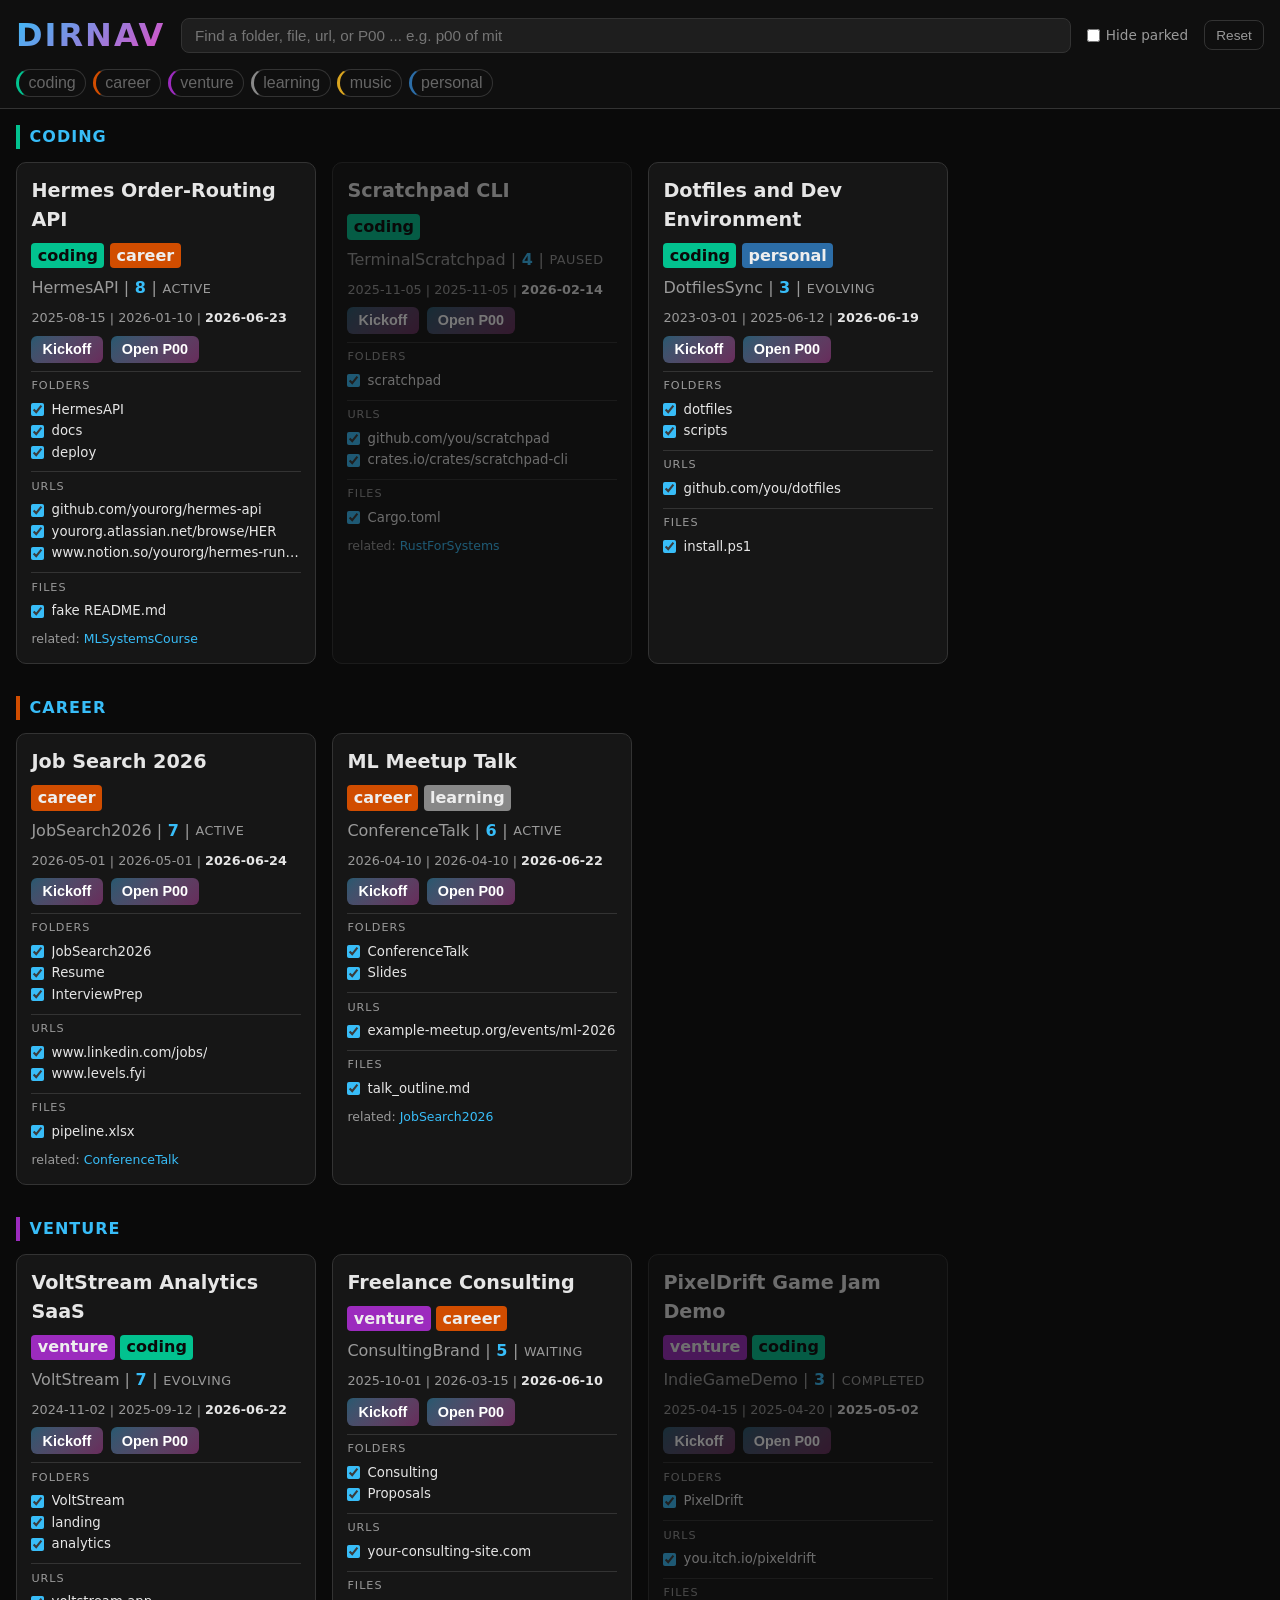
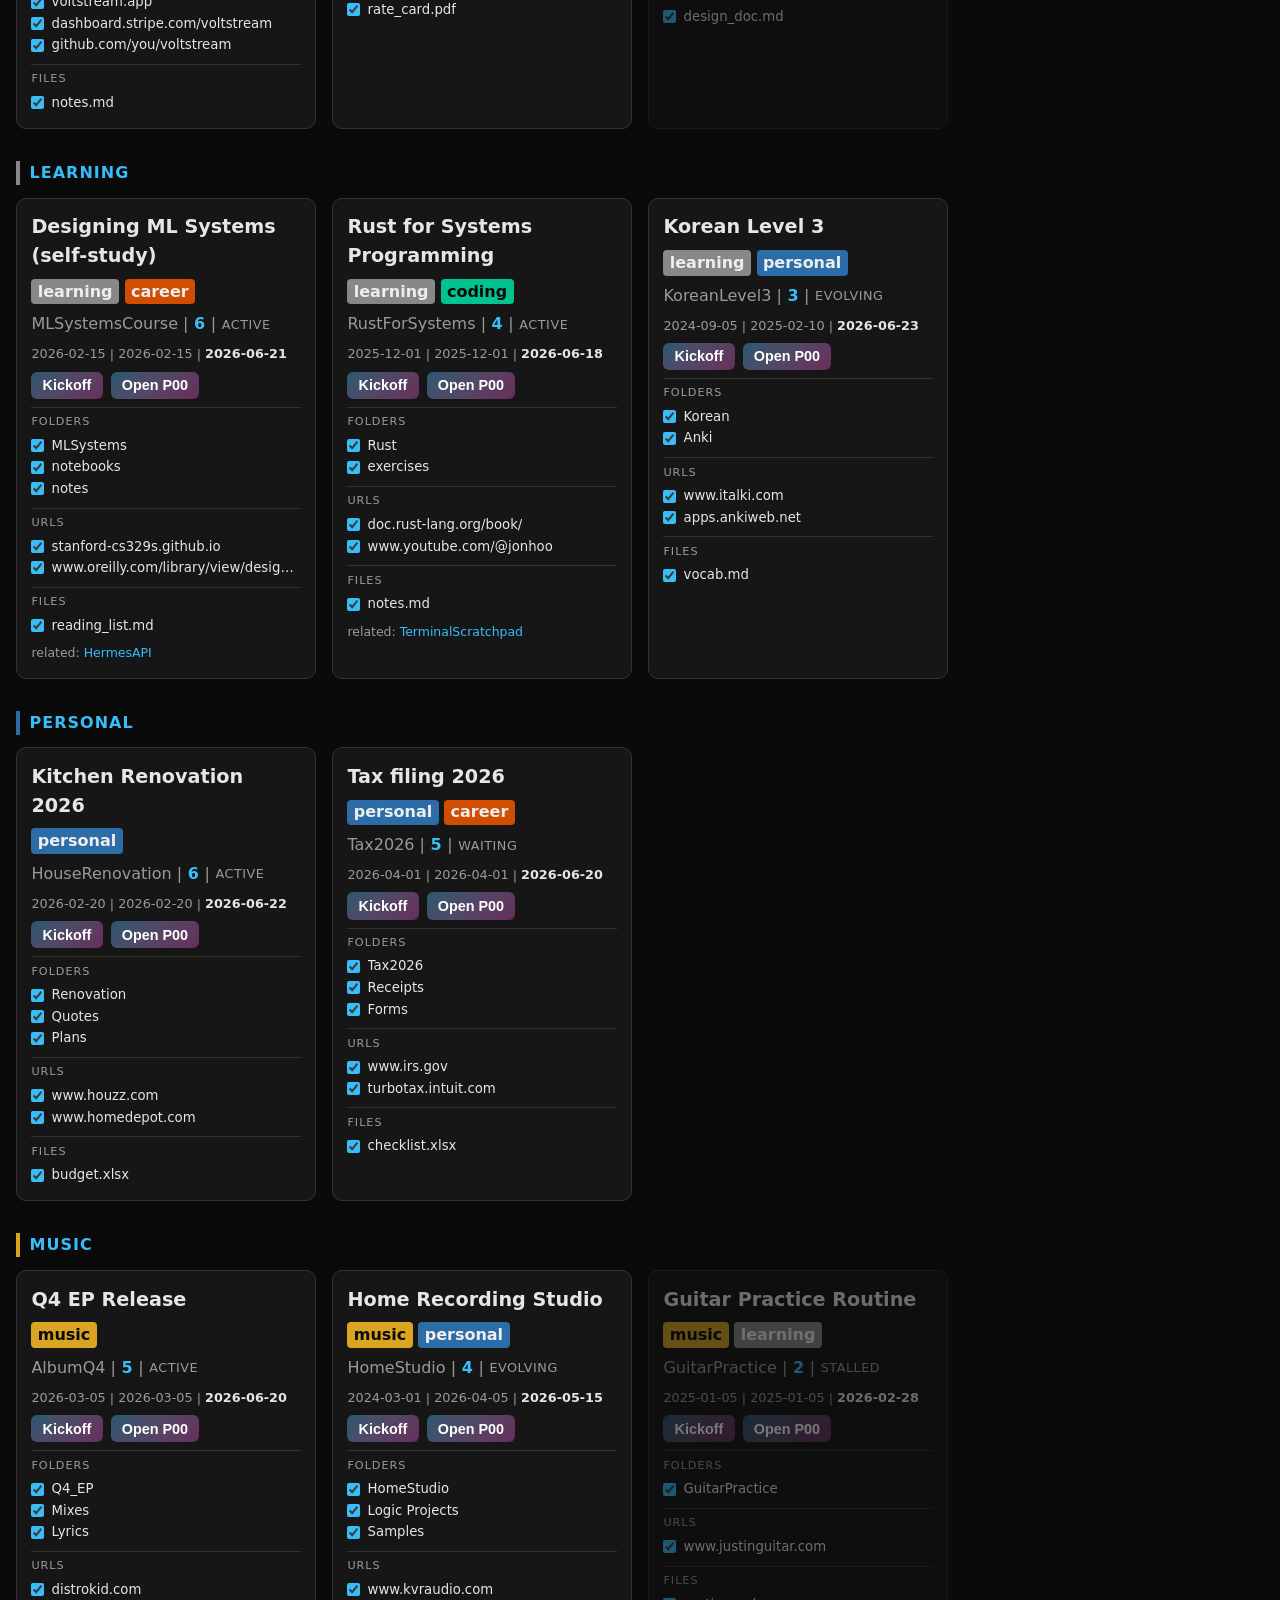
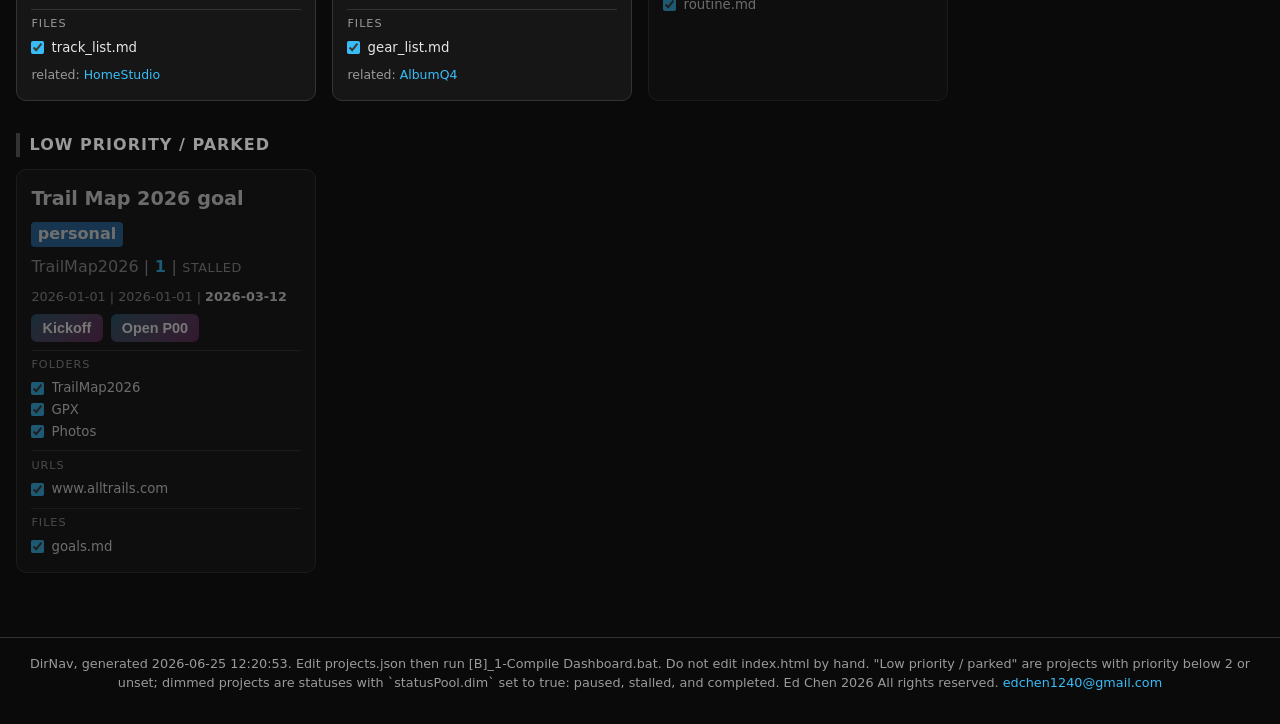
==== 02_html/index.html @ 1cec0b04 "Auto commit from batch script." ====
<!doctype html>
<html lang="en">
<head>
<meta charset="utf-8">
<meta name="viewport" content="width=device-width, initial-scale=1">
<title>DirNav</title>
<link rel="icon" type="image/png" href="02_image/DirNav-favicon.png">
<link rel="stylesheet" href="style.css">
</head>
<body>
<header class="dn-header">
  <div class="dn-header-row">
    <div class="dn-brand">DirNav</div>
    <input id="dn-search" class="dn-search" type="text" autocomplete="off"
           placeholder="Find a folder, file, url, or P00 ... e.g. p00 of mit">
    <label class="dn-toggle"><input type="checkbox" id="dn-hide-dim"> Hide parked</label>
    <button id="dn-reset" class="dn-reset" type="button">Reset</button>
  </div>
  <div id="dn-chips" class="dn-chips"></div>
  <div id="dn-finder" class="dn-finder" hidden></div>
</header>

<main id="app" class="dn-main"></main>
<footer class="dn-footer">
  DirNav, generated 2026-06-25 12:20:53. Edit projects.json then run [B]_1-Compile Dashboard.bat. Do not edit index.html by hand.
  "Low priority / parked" are projects with priority below 2 or unset; dimmed projects are statuses with `statusPool.dim` set to true: paused, stalled, and completed.
  Ed Chen 2026 All rights reserved. <a href="mailto:edchen1240@gmail.com">edchen1240@gmail.com</a>
</footer>

<script>window.DIRNAV_DATA = {"schemaVersion": 1, "attributePool": ["coding", "career", "venture", "learning", "music", "personal"], "statusPool": [{"value": "active", "label": "Active", "description": "In current focus, being worked on now. Has an ending goal or milestone.", "dim": false, "order": 1}, {"value": "evolving", "label": "Evolving", "description": "Long-lived, worked on intermittently as it grows.", "dim": false, "order": 2}, {"value": "waiting", "label": "Waiting", "description": "Blocked on something external.", "dim": false, "order": 3}, {"value": "paused", "label": "Paused", "description": "Deliberately set aside; resumable any time.", "dim": true, "order": 4}, {"value": "stalled", "label": "Stalled", "description": "Unintentionally inactive for a long time.", "dim": true, "order": 5}, {"value": "completed", "label": "Completed", "description": "Done. No further work expected.", "dim": true, "order": 6}], "projects": [{"projectSlug": "HermesAPI", "projectName": "Hermes Order-Routing API", "attributes": ["coding", "career"], "priority": 8, "status": "active", "p00InitiationDate": "2026-01-10", "startDate": "2025-08-15", "lastWorkDate": "2026-06-23", "note": "Main work project. REST microservice handling order routing for the marketplace team.", "folders": ["D:\\03_Temporary Locations\\04_DirNav demo\\HermesAPI", "D:\\03_Temporary Locations\\04_DirNav demo\\HermesAPI\\docs", "D:\\03_Temporary Locations\\04_DirNav demo\\HermesAPI\\deploy"], "urls": ["https://github.com/yourorg/hermes-api", "https://yourorg.atlassian.net/browse/HER", "https://www.notion.so/yourorg/hermes-runbook"], "files": ["D:\\03_Temporary Locations\\04_DirNav demo\\HermesAPI\\fake README.md"], "related": ["MLSystemsCourse"], "p00": "D:\\03_Temporary Locations\\04_DirNav demo\\HermesAPI\\fake README.md"}, {"projectSlug": "JobSearch2026", "projectName": "Job Search 2026", "attributes": ["career"], "priority": 7, "status": "active", "p00InitiationDate": "2026-05-01", "startDate": "2026-05-01", "lastWorkDate": "2026-06-24", "note": "Resume, cover letters, interview prep, company pipeline.", "folders": ["C:\\Users\\you\\Career\\JobSearch2026", "C:\\Users\\you\\Career\\JobSearch2026\\Resume", "C:\\Users\\you\\Career\\JobSearch2026\\InterviewPrep"], "urls": ["https://www.linkedin.com/jobs/", "https://www.levels.fyi/"], "files": ["C:\\Users\\you\\Career\\JobSearch2026\\pipeline.xlsx"], "related": ["ConferenceTalk"], "p00": "C:\\Users\\you\\Career\\JobSearch2026\\P00_JobSearch2026.md"}, {"projectSlug": "VoltStream", "projectName": "VoltStream Analytics SaaS", "attributes": ["venture", "coding"], "priority": 7, "status": "evolving", "p00InitiationDate": "2025-09-12", "startDate": "2024-11-02", "lastWorkDate": "2026-06-22", "note": "Side SaaS for indie musicians. First three paying customers; dashboard rewrite in progress.", "folders": ["C:\\Users\\you\\Side\\VoltStream", "C:\\Users\\you\\Side\\VoltStream\\landing", "C:\\Users\\you\\Side\\VoltStream\\analytics"], "urls": ["https://voltstream.app", "https://dashboard.stripe.com/voltstream", "https://github.com/you/voltstream"], "files": ["C:\\Users\\you\\Side\\VoltStream\\notes.md"], "related": [], "p00": "C:\\Users\\you\\Side\\VoltStream\\P00_VoltStream.md"}, {"projectSlug": "ConferenceTalk", "projectName": "ML Meetup Talk", "attributes": ["career", "learning"], "priority": 6, "status": "active", "p00InitiationDate": "2026-04-10", "startDate": "2026-04-10", "lastWorkDate": "2026-06-22", "note": "Speaker slot at the regional ML meetup; slide draft in progress.", "folders": ["C:\\Users\\you\\Career\\ConferenceTalk", "C:\\Users\\you\\Career\\ConferenceTalk\\Slides"], "urls": ["https://example-meetup.org/events/ml-2026"], "files": ["C:\\Users\\you\\Career\\ConferenceTalk\\talk_outline.md"], "related": ["JobSearch2026"], "p00": "C:\\Users\\you\\Career\\ConferenceTalk\\P00_ConferenceTalk.md"}, {"projectSlug": "MLSystemsCourse", "projectName": "Designing ML Systems (self-study)", "attributes": ["learning", "career"], "priority": 6, "status": "active", "p00InitiationDate": "2026-02-15", "startDate": "2026-02-15", "lastWorkDate": "2026-06-21", "note": "Working through Chip Huyen's book plus the Stanford CS329S lectures.", "folders": ["C:\\Users\\you\\Learning\\MLSystems", "C:\\Users\\you\\Learning\\MLSystems\\notebooks", "C:\\Users\\you\\Learning\\MLSystems\\notes"], "urls": ["https://stanford-cs329s.github.io/", "https://www.oreilly.com/library/view/designing-machine-learning/9781098107956/"], "files": ["C:\\Users\\you\\Learning\\MLSystems\\reading_list.md"], "related": ["HermesAPI"], "p00": "C:\\Users\\you\\Learning\\MLSystems\\P00_MLSystemsCourse.md"}, {"projectSlug": "HouseRenovation", "projectName": "Kitchen Renovation 2026", "attributes": ["personal"], "priority": 6, "status": "active", "p00InitiationDate": "2026-02-20", "startDate": "2026-02-20", "lastWorkDate": "2026-06-22", "note": "Kitchen remodel. Cabinets ordered, electrician booked for July.", "folders": ["C:\\Users\\you\\Personal\\Renovation", "C:\\Users\\you\\Personal\\Renovation\\Quotes", "C:\\Users\\you\\Personal\\Renovation\\Plans"], "urls": ["https://www.houzz.com/", "https://www.homedepot.com/"], "files": ["C:\\Users\\you\\Personal\\Renovation\\budget.xlsx"], "related": [], "p00": "C:\\Users\\you\\Personal\\Renovation\\P00_Renovation.md"}, {"projectSlug": "ConsultingBrand", "projectName": "Freelance Consulting", "attributes": ["venture", "career"], "priority": 5, "status": "waiting", "p00InitiationDate": "2026-03-15", "startDate": "2025-10-01", "lastWorkDate": "2026-06-10", "note": "Waiting on a contract signoff from the discovery lead.", "folders": ["C:\\Users\\you\\Side\\Consulting", "C:\\Users\\you\\Side\\Consulting\\Proposals"], "urls": ["https://your-consulting-site.com"], "files": ["C:\\Users\\you\\Side\\Consulting\\rate_card.pdf"], "related": [], "p00": "C:\\Users\\you\\Side\\Consulting\\P00_Consulting.md"}, {"projectSlug": "AlbumQ4", "projectName": "Q4 EP Release", "attributes": ["music"], "priority": 5, "status": "active", "p00InitiationDate": "2026-03-05", "startDate": "2026-03-05", "lastWorkDate": "2026-06-20", "note": "Four-track EP for Q4. Two tracks tracked, two in writing.", "folders": ["C:\\Users\\you\\Music\\Q4_EP", "C:\\Users\\you\\Music\\Q4_EP\\Mixes", "C:\\Users\\you\\Music\\Q4_EP\\Lyrics"], "urls": ["https://distrokid.com/"], "files": ["C:\\Users\\you\\Music\\Q4_EP\\track_list.md"], "related": ["HomeStudio"], "p00": "C:\\Users\\you\\Music\\Q4_EP\\P00_AlbumQ4.md"}, {"projectSlug": "Tax2026", "projectName": "Tax filing 2026", "attributes": ["personal", "career"], "priority": 5, "status": "waiting", "p00InitiationDate": "2026-04-01", "startDate": "2026-04-01", "lastWorkDate": "2026-06-20", "note": "Waiting on the brokerage K-1 before final submission.", "folders": ["C:\\Users\\you\\Admin\\Tax2026", "C:\\Users\\you\\Admin\\Tax2026\\Receipts", "C:\\Users\\you\\Admin\\Tax2026\\Forms"], "urls": ["https://www.irs.gov/", "https://turbotax.intuit.com/"], "files": ["C:\\Users\\you\\Admin\\Tax2026\\checklist.xlsx"], "related": [], "p00": "C:\\Users\\you\\Admin\\Tax2026\\P00_Tax2026.md"}, {"projectSlug": "RustForSystems", "projectName": "Rust for Systems Programming", "attributes": ["learning", "coding"], "priority": 4, "status": "active", "p00InitiationDate": "2025-12-01", "startDate": "2025-12-01", "lastWorkDate": "2026-06-18", "note": "Working through the Rust Book and Jon Gjengset's videos.", "folders": ["C:\\Users\\you\\Learning\\Rust", "C:\\Users\\you\\Learning\\Rust\\exercises"], "urls": ["https://doc.rust-lang.org/book/", "https://www.youtube.com/@jonhoo"], "files": ["C:\\Users\\you\\Learning\\Rust\\notes.md"], "related": ["TerminalScratchpad"], "p00": "C:\\Users\\you\\Learning\\Rust\\P00_Rust.md"}, {"projectSlug": "TerminalScratchpad", "projectName": "Scratchpad CLI", "attributes": ["coding"], "priority": 4, "status": "paused", "p00InitiationDate": "2025-11-05", "startDate": "2025-11-05", "lastWorkDate": "2026-02-14", "note": "Rust CLI for quick text and code snippets. Picked up while learning Rust.", "folders": ["C:\\Users\\you\\Projects\\scratchpad"], "urls": ["https://github.com/you/scratchpad", "https://crates.io/crates/scratchpad-cli"], "files": ["C:\\Users\\you\\Projects\\scratchpad\\Cargo.toml"], "related": ["RustForSystems"], "p00": "C:\\Users\\you\\Projects\\scratchpad\\P00_Scratchpad.md"}, {"projectSlug": "HomeStudio", "projectName": "Home Recording Studio", "attributes": ["music", "personal"], "priority": 4, "status": "evolving", "p00InitiationDate": "2026-04-05", "startDate": "2024-03-01", "lastWorkDate": "2026-05-15", "note": "Bedroom setup. Logic projects, sample library, gear notes.", "folders": ["C:\\Users\\you\\Music\\HomeStudio", "C:\\Users\\you\\Music\\HomeStudio\\Logic Projects", "C:\\Users\\you\\Music\\HomeStudio\\Samples"], "urls": ["https://www.kvraudio.com/"], "files": ["C:\\Users\\you\\Music\\HomeStudio\\gear_list.md"], "related": ["AlbumQ4"], "p00": "C:\\Users\\you\\Music\\HomeStudio\\P00_HomeStudio.md"}, {"projectSlug": "DotfilesSync", "projectName": "Dotfiles and Dev Environment", "attributes": ["coding", "personal"], "priority": 3, "status": "evolving", "p00InitiationDate": "2025-06-12", "startDate": "2023-03-01", "lastWorkDate": "2026-06-19", "note": "Cross-machine config, install scripts, terminal setup.", "folders": ["C:\\Users\\you\\Projects\\dotfiles", "C:\\Users\\you\\Projects\\dotfiles\\scripts"], "urls": ["https://github.com/you/dotfiles"], "files": ["C:\\Users\\you\\Projects\\dotfiles\\install.ps1"], "related": [], "p00": "C:\\Users\\you\\Projects\\dotfiles\\P00_Dotfiles.md"}, {"projectSlug": "KoreanLevel3", "projectName": "Korean Level 3", "attributes": ["learning", "personal"], "priority": 3, "status": "evolving", "p00InitiationDate": "2025-02-10", "startDate": "2024-09-05", "lastWorkDate": "2026-06-23", "note": "Daily Anki plus weekly tutor session on iTalki.", "folders": ["C:\\Users\\you\\Learning\\Korean", "C:\\Users\\you\\Learning\\Korean\\Anki"], "urls": ["https://www.italki.com/", "https://apps.ankiweb.net/"], "files": ["C:\\Users\\you\\Learning\\Korean\\vocab.md"], "related": [], "p00": "C:\\Users\\you\\Learning\\Korean\\P00_Korean.md"}, {"projectSlug": "IndieGameDemo", "projectName": "PixelDrift Game Jam Demo", "attributes": ["venture", "coding"], "priority": 3, "status": "completed", "p00InitiationDate": "2025-04-20", "startDate": "2025-04-15", "lastWorkDate": "2025-05-02", "note": "Two-week jam build. Shipped, may revisit as a full game later.", "folders": ["C:\\Users\\you\\Side\\PixelDrift"], "urls": ["https://you.itch.io/pixeldrift"], "files": ["C:\\Users\\you\\Side\\PixelDrift\\design_doc.md"], "related": [], "p00": "C:\\Users\\you\\Side\\PixelDrift\\P00_PixelDrift.md"}, {"projectSlug": "GuitarPractice", "projectName": "Guitar Practice Routine", "attributes": ["music", "learning"], "priority": 2, "status": "stalled", "p00InitiationDate": "2025-01-05", "startDate": "2025-01-05", "lastWorkDate": "2026-02-28", "note": "Structured 30-min daily routine. Fell off in late winter.", "folders": ["C:\\Users\\you\\Music\\GuitarPractice"], "urls": ["https://www.justinguitar.com/"], "files": ["C:\\Users\\you\\Music\\GuitarPractice\\routine.md"], "related": [], "p00": "C:\\Users\\you\\Music\\GuitarPractice\\P00_Guitar.md"}, {"projectSlug": "TrailMap2026", "projectName": "Trail Map 2026 goal", "attributes": ["personal"], "priority": 1, "status": "stalled", "p00InitiationDate": "2026-01-01", "startDate": "2026-01-01", "lastWorkDate": "2026-03-12", "note": "Hiking-mile tracker. Dropped off in spring; revisit before fall season.", "folders": ["C:\\Users\\you\\Personal\\TrailMap2026", "C:\\Users\\you\\Personal\\TrailMap2026\\GPX", "C:\\Users\\you\\Personal\\TrailMap2026\\Photos"], "urls": ["https://www.alltrails.com/"], "files": ["C:\\Users\\you\\Personal\\TrailMap2026\\goals.md"], "related": [], "p00": "C:\\Users\\you\\Personal\\TrailMap2026\\P00_TrailMap2026.md"}]};</script>
<script src="03_js/app.js"></script>
</body>
</html>
---- 02_html/style.css ----
/* =================================================================
   DirNav stylesheet
   Dark theme, cyan + magenta accents, Inter. Palette carried over
   from the Stage Intelligence sheet; landing-page classes replaced
   with DirNav components (header, chips, finder, grid, card).
   ================================================================= */

:root {
  /* color palette */
  --cyan:     #38BDF8;
  --magenta:  #E24BC4;
  --bg:       #0a0a0a;
  --panel:    #161616;
  --panel2:   #1e1e1e;
  --text:     #E6E6E6;
  --muted:    #9a9a9a;
  --border:   #333333;
  --radius: 10px;
  /* attribute colors — the single source of truth, edit here */
  --attr-PhD:           #750014;
  --attr-research:      #b40000;
  --attr-venture:       #9c2bbe;
  --attr-coding:        #02c28f;
  --attr-coding-font:   #0a0a0a;
  --attr-productivity:  #046481;
  --attr-website:       #1e1e75;
  --attr-music:         #DAA520;
  --attr-music-font:    #0a0a0a;
  --attr-career:        #d14d00;
  --attr-personal:      #2c6da7;
  --attr-font-general:  #eeeeee;
  --attr-chip-off:      #666666;
  /**/
  --action-button-bkgd:       linear-gradient(135deg,
                              color-mix(in srgb, var(--cyan) 40%, transparent),
                              color-mix(in srgb, var(--magenta) 40%, transparent));
  --action-button-font:      #ffffff;
}

* {
  margin: 0;
  padding: 0;
  box-sizing: border-box;
}

body {
  font-family: 'Inter', system-ui, -apple-system, 'Segoe UI', Roboto, sans-serif;
  background: var(--bg);
  color: var(--text);
  line-height: 1.5;
}

a {
  color: var(--cyan);
  text-decoration: none;
  cursor: pointer;
}

a:hover {
  color: var(--magenta);
}

::-webkit-scrollbar {
  width: 10px;
  height: 10px;
}

::-webkit-scrollbar-track {
  background: var(--panel);
}

::-webkit-scrollbar-thumb {
  background: var(--cyan);
  border-radius: 5px;
}

::-webkit-scrollbar-thumb:hover {
  background: var(--magenta);
}

/* --- header --- */
.dn-header {
  position: sticky;
  top: 0;
  z-index: 50;
  background: rgba(16, 16, 16, .96);
  backdrop-filter: blur(8px);
  border-bottom: 1px solid var(--border);
  padding: .7rem 1rem;
}

.dn-header-row {
  display: flex;
  align-items: center;
  gap: 1rem;
  max-width: 1400px;
  margin: 0 auto;
}

.dn-brand {
  font-weight: 800;
  font-size: 2rem;
  letter-spacing: 2px;
  text-transform: uppercase;
  background: linear-gradient(135deg, var(--cyan), var(--magenta));
  -webkit-background-clip: text;
  background-clip: text;
  -webkit-text-fill-color: transparent;
  color: transparent;
}

.dn-reset {
  background: transparent;
  border: 1px solid var(--border);
  color: var(--muted);
  padding: .4rem .7rem;
  border-radius: 8px;
  font-size: .85rem;
  cursor: pointer;
  white-space: nowrap;
}

.dn-reset:hover {
  color: var(--text);
  border-color: var(--cyan);
}

.dn-search {
  flex: 1;
  background: var(--panel2);
  border: 1px solid var(--border);
  color: var(--text);
  padding: .5rem .8rem;
  border-radius: 8px;
  font-size: .95rem;
}

.dn-search:focus {
  outline: none;
  border-color: var(--cyan);
}

.dn-toggle {
  color: var(--muted);
  font-size: .85rem;
  display: flex;
  align-items: center;
  gap: .35rem;
  white-space: nowrap;
}

.dn-chips {
  display: flex;
  flex-wrap: wrap;
  gap: .4rem;
  max-width: 1400px;
  margin: .6rem auto 0;
}

.dn-chip {
  background: transparent;
  border: 1px solid var(--border);
  border-left: 3px solid var(--tag, var(--border));
  color: var(--attr-chip-off);
  padding: .25rem .6rem;
  border-radius: 999px;
  font-size: 1.0rem;
  cursor: pointer;
  position: relative;
  overflow: hidden;
  transform: translateZ(0);
  transition: color .16s ease, background-color .16s ease, border-color .16s ease, transform .16s ease;
}

.dn-chip:hover {
  color: var(--text);
  transform: translateY(-1px);
}

.dn-chip.on {
  background: var(--tag, var(--cyan));
  color: var(--tag-font, var(--attr-font-general));
  border-color: var(--tag, var(--cyan));
  font-weight: 600;
}

.dn-chip.dn-chip-pop {
  animation: dn-chip-pop .26s ease-out;
}

.dn-chip.dn-chip-pop::after {
  content: "";
  position: absolute;
  inset: -45%;
  background: radial-gradient(circle, color-mix(in srgb, var(--tag, var(--cyan)) 42%, transparent) 0 18%, transparent 52%);
  opacity: 0;
  pointer-events: none;
  animation: dn-chip-ripple .36s ease-out;
}

@keyframes dn-chip-pop {
  0% { transform: scale(.96); }
  52% { transform: scale(1.08); }
  100% { transform: scale(1); }
}

@keyframes dn-chip-ripple {
  0% { opacity: .65; transform: scale(.35); }
  100% { opacity: 0; transform: scale(1); }
}

/* --- finder --- */
.dn-finder {
  max-width: 1400px;
  margin: .6rem auto 0;
  background: var(--panel2);
  border: 1px solid var(--border);
  border-radius: 8px;
  max-height: 50vh;
  overflow: auto;
}

.dn-result {
  display: flex;
  gap: .6rem;
  align-items: baseline;
  padding: .4rem .7rem;
  border-bottom: 1px solid var(--border);
}

.dn-result:hover {
  background: rgba(0, 255, 255, .07);
}

.dn-result-kind {
  font-size: .7rem;
  text-transform: uppercase;
  color: var(--magenta);
  min-width: 46px;
}

.dn-result-name {
  color: var(--text);
  font-weight: 600;
  white-space: nowrap;
}

.dn-result-path {
  color: var(--muted);
  font-size: .8rem;
  overflow: hidden;
  text-overflow: ellipsis;
  white-space: nowrap;
}

/* --- main + groups --- */
.dn-main {
  max-width: 1400px;
  margin: 0 auto;
  padding: 1rem;
}

.dn-group {
  margin-bottom: 2rem;
}

.dn-group-h {
  font-size: 1rem;
  text-transform: uppercase;
  letter-spacing: 1px;
  color: var(--cyan);
  border-left: 4px solid var(--tag, var(--magenta));
  padding-left: .6rem;
  margin-bottom: .8rem;
}

.dn-grid {
  display: grid;
  grid-template-columns: repeat(auto-fill, minmax(300px, 1fr));
  gap: 1rem;
}

/* --- card --- */
.dn-card {
  background: var(--panel);
  border: 1px solid var(--border);
  border-radius: var(--radius);
  padding: .9rem;
  display: flex;
  flex-direction: column;
  gap: .5rem;
  position: relative;
  overflow: hidden;
  transition: border-color .18s ease, box-shadow .18s ease, transform .18s ease;
}

.dn-card:hover {
  border-color: transparent;
  box-shadow: 0 0 18px rgba(56, 189, 248, .18), 0 0 24px rgba(226, 75, 196, .12);
  transform: translateY(-2px);
}

.dn-card::before {
  content: "";
  position: absolute;
  inset: 0;
  border-radius: inherit;
  padding: 1px;
  background: linear-gradient(115deg, var(--cyan), var(--magenta), var(--cyan));
  background-size: 240% 100%;
  opacity: 0;
  pointer-events: none;
  transition: opacity .18s ease;
  mask: linear-gradient(#000 0 0) content-box, linear-gradient(#000 0 0);
  mask-composite: exclude;
  -webkit-mask: linear-gradient(#000 0 0) content-box, linear-gradient(#000 0 0);
  -webkit-mask-composite: xor;
}

.dn-card:hover::before {
  opacity: 1;
  animation: dn-card-edge-flow 1.35s linear infinite;
}

@keyframes dn-card-edge-flow {
  0% { background-position: 0% 50%; }
  100% { background-position: 240% 50%; }
}

.dn-card.dn-dim {
  opacity: .45;
}

.dn-card.dn-dim:hover {
  opacity: 1;
}

.dn-card.dn-flash {
  border-color: var(--magenta);
  box-shadow: 0 0 0 2px var(--magenta);
}

.dn-card.dn-filter-enter {
  animation: dn-filter-enter .22s ease-out both;
}

@keyframes dn-filter-enter {
  0% { opacity: 0; transform: translateY(8px); }
  100% { opacity: 1; transform: translateY(0); }
}

@media (prefers-reduced-motion: reduce) {
  .dn-chip,
  .dn-chip:hover,
  .dn-chip.dn-chip-pop,
  .dn-chip.dn-chip-pop::after,
  .dn-card:hover,
  .dn-card:hover::before,
  .dn-card.dn-filter-enter {
    animation: none;
    transform: none;
    transition: none;
  }
}

.dn-name {
  font-size: 1.2rem;
  color: var(--text);
}

.dn-meta {
  font-size: 1.0rem;
  color: var(--muted);
  display: flex;
  flex-wrap: wrap;
  gap: .35rem;
  align-items: center;
}

.dn-tags {
  display: flex;
  flex-wrap: wrap;
  gap: .35rem;
  align-items: center;
}

.dn-tag {
  font-size:      1rem;
  padding:        .05rem .4rem;
  border-radius:  4px;
  color:          var(--tag-font, var(--attr-font-general));
  background:     var(--tag, #888);
  font-weight:    600;
}

.dn-pri {
  color: var(--cyan);
  font-weight: 700;
}

.dn-status {
  text-transform: uppercase;
  font-size: .8rem;
  letter-spacing: .5px;
}

.dn-dates {
  font-size: .8rem;
  color: var(--muted);
}

.dn-date-last {
  color: var(--text);
  font-weight: 600;
}

.dn-actions {
  display: flex;
  gap: .5rem;
  flex-wrap: wrap;
}

.dn-actions button {
  background:   var(--action-button-bkgd);
  color:        var(--action-button-font);
  border: none;
  padding: .35rem .7rem;
  border-radius: 6px;
  font-weight: 600;
  cursor: pointer;
  font-size: 0.9rem;
}

.dn-actions button:hover {
  background-image: linear-gradient(115deg,
    var(--cyan)    0%,
    var(--magenta) 18%,
    var(--cyan)    37%,
    var(--magenta) 55%,
    var(--cyan)    72%,
    var(--magenta) 88%,
    var(--cyan)   100%);
  background-size: 400% 100%;
  animation: dn-btn-flow 2.4s linear infinite;
  color: var(--action-button-font);
}

@keyframes dn-btn-flow {
  0%   { background-position: 0% 50%; }
  100% { background-position: 400% 50%; }
}

@media (prefers-reduced-motion: reduce) {
  .dn-actions button:hover {
    animation: none;
    background-position: 0% 50%;
  }
}

.dn-sec {
  border-top: 1px solid var(--border);
  padding-top: .4rem;
}

.dn-sec-h {
  font-size: .7rem;
  text-transform: uppercase;
  letter-spacing: 1px;
  color: var(--muted);
  margin-bottom: .25rem;
}

.dn-item {
  display: flex;
  align-items: center;
  gap: .45rem;
  font-size: .83rem;
  padding: .05rem 0;
}

.dn-chk {
  accent-color: var(--cyan);
  flex: none;
}

.dn-link {
  overflow: hidden;
  color: var(--text);
  text-overflow: ellipsis;
  white-space: nowrap;
}

.dn-empty {
  font-size: .78rem;
  color: #666;
  font-style: italic;
}

.dn-related {
  font-size: .78rem;
  color: var(--muted);
}

.dn-parked .dn-group-h {
  color: var(--muted);
  border-left-color: var(--border);
}

/* --- footer --- */
.dn-footer {
  max-width: 1400px;
  margin: 1rem auto;
  padding: 1rem;
  color: var(--muted);
  font-size: .8rem;
  border-top: 1px solid var(--border);
  text-align: center;
}

@media (max-width: 520px) {
  .dn-header-row {
    flex-wrap: wrap;
  }

  .dn-grid {
    grid-template-columns: 1fr;
  }
}
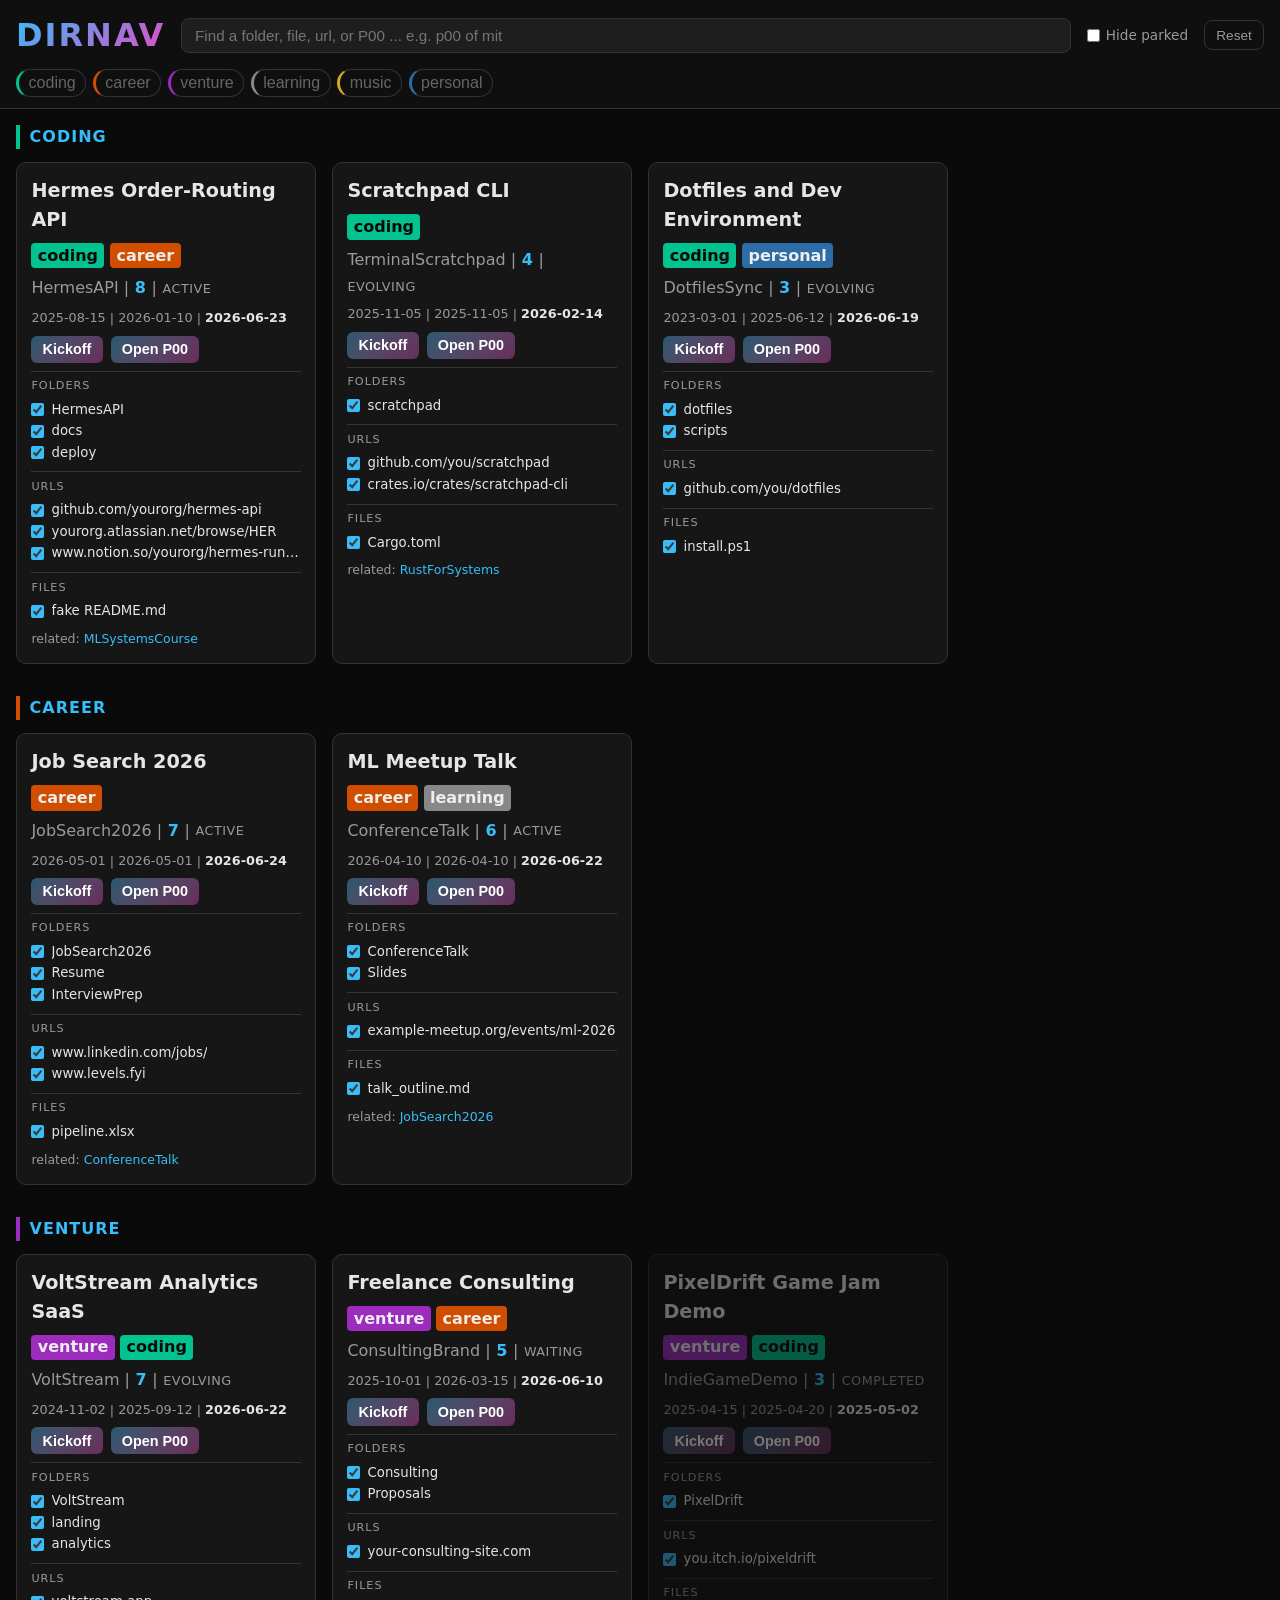
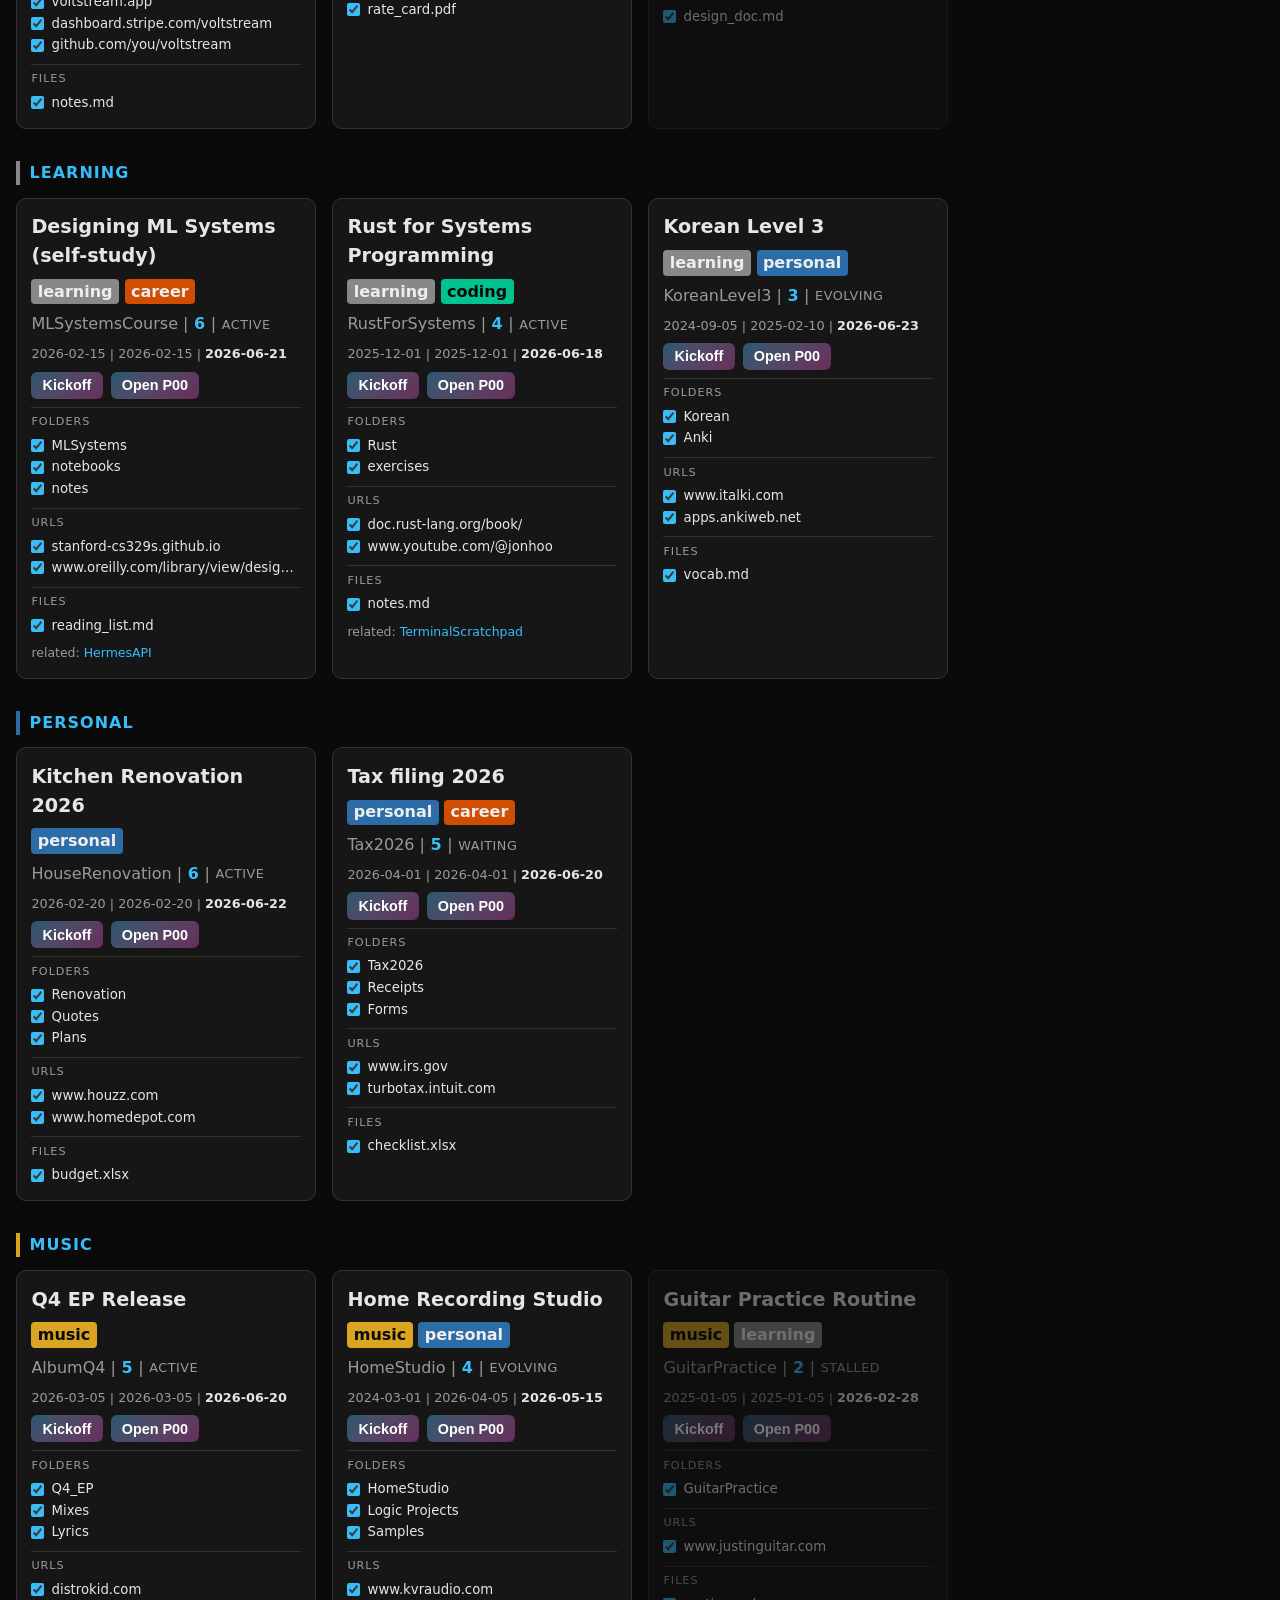
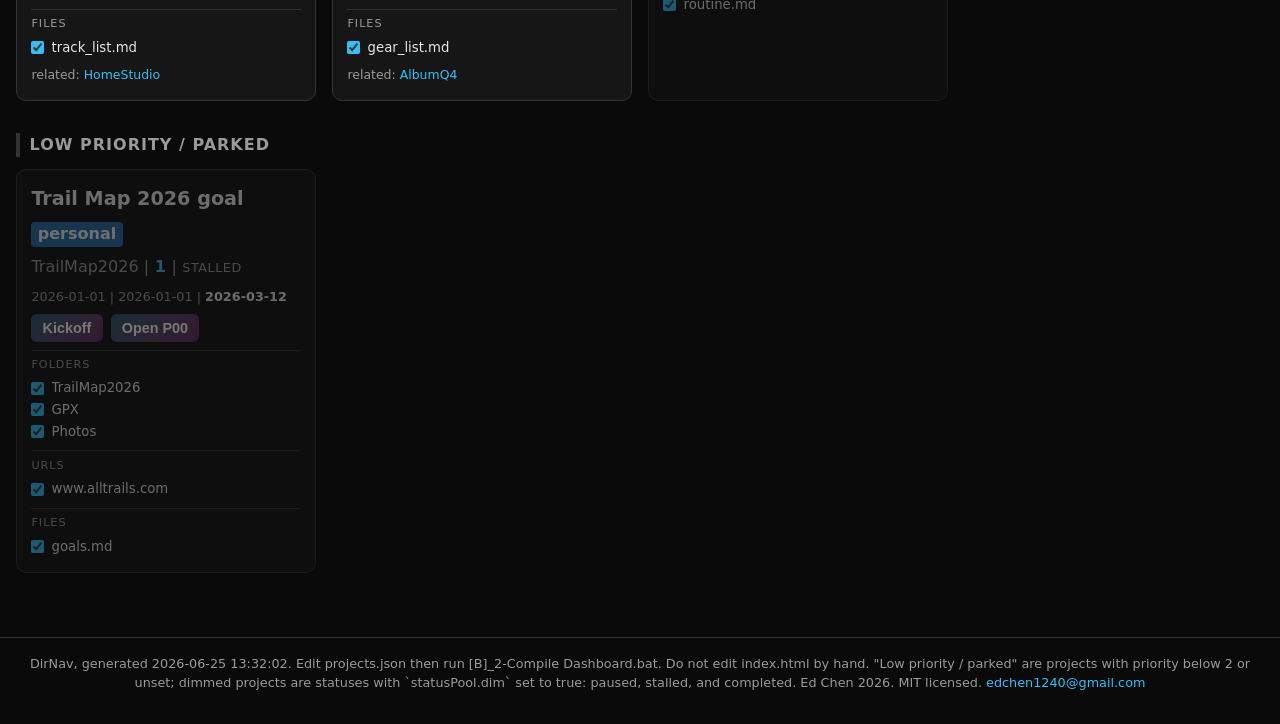
==== commit ca70e7ac: "Auto commit from batch script." ====
--- a/02_html/index.html
+++ b/02_html/index.html
@@ -22,12 +22,12 @@
 
 <main id="app" class="dn-main"></main>
 <footer class="dn-footer">
-  DirNav, generated 2026-06-25 12:20:53. Edit projects.json then run [B]_1-Compile Dashboard.bat. Do not edit index.html by hand.
+  DirNav, generated 2026-06-25 13:32:02. Edit projects.json then run [B]_2-Compile Dashboard.bat. Do not edit index.html by hand.
   "Low priority / parked" are projects with priority below 2 or unset; dimmed projects are statuses with `statusPool.dim` set to true: paused, stalled, and completed.
-  Ed Chen 2026 All rights reserved. <a href="mailto:edchen1240@gmail.com">edchen1240@gmail.com</a>
+  Ed Chen 2026. MIT licensed. <a href="mailto:edchen1240@gmail.com">edchen1240@gmail.com</a>
 </footer>
 
-<script>window.DIRNAV_DATA = {"schemaVersion": 1, "attributePool": ["coding", "career", "venture", "learning", "music", "personal"], "statusPool": [{"value": "active", "label": "Active", "description": "In current focus, being worked on now. Has an ending goal or milestone.", "dim": false, "order": 1}, {"value": "evolving", "label": "Evolving", "description": "Long-lived, worked on intermittently as it grows.", "dim": false, "order": 2}, {"value": "waiting", "label": "Waiting", "description": "Blocked on something external.", "dim": false, "order": 3}, {"value": "paused", "label": "Paused", "description": "Deliberately set aside; resumable any time.", "dim": true, "order": 4}, {"value": "stalled", "label": "Stalled", "description": "Unintentionally inactive for a long time.", "dim": true, "order": 5}, {"value": "completed", "label": "Completed", "description": "Done. No further work expected.", "dim": true, "order": 6}], "projects": [{"projectSlug": "HermesAPI", "projectName": "Hermes Order-Routing API", "attributes": ["coding", "career"], "priority": 8, "status": "active", "p00InitiationDate": "2026-01-10", "startDate": "2025-08-15", "lastWorkDate": "2026-06-23", "note": "Main work project. REST microservice handling order routing for the marketplace team.", "folders": ["D:\\03_Temporary Locations\\04_DirNav demo\\HermesAPI", "D:\\03_Temporary Locations\\04_DirNav demo\\HermesAPI\\docs", "D:\\03_Temporary Locations\\04_DirNav demo\\HermesAPI\\deploy"], "urls": ["https://github.com/yourorg/hermes-api", "https://yourorg.atlassian.net/browse/HER", "https://www.notion.so/yourorg/hermes-runbook"], "files": ["D:\\03_Temporary Locations\\04_DirNav demo\\HermesAPI\\fake README.md"], "related": ["MLSystemsCourse"], "p00": "D:\\03_Temporary Locations\\04_DirNav demo\\HermesAPI\\fake README.md"}, {"projectSlug": "JobSearch2026", "projectName": "Job Search 2026", "attributes": ["career"], "priority": 7, "status": "active", "p00InitiationDate": "2026-05-01", "startDate": "2026-05-01", "lastWorkDate": "2026-06-24", "note": "Resume, cover letters, interview prep, company pipeline.", "folders": ["C:\\Users\\you\\Career\\JobSearch2026", "C:\\Users\\you\\Career\\JobSearch2026\\Resume", "C:\\Users\\you\\Career\\JobSearch2026\\InterviewPrep"], "urls": ["https://www.linkedin.com/jobs/", "https://www.levels.fyi/"], "files": ["C:\\Users\\you\\Career\\JobSearch2026\\pipeline.xlsx"], "related": ["ConferenceTalk"], "p00": "C:\\Users\\you\\Career\\JobSearch2026\\P00_JobSearch2026.md"}, {"projectSlug": "VoltStream", "projectName": "VoltStream Analytics SaaS", "attributes": ["venture", "coding"], "priority": 7, "status": "evolving", "p00InitiationDate": "2025-09-12", "startDate": "2024-11-02", "lastWorkDate": "2026-06-22", "note": "Side SaaS for indie musicians. First three paying customers; dashboard rewrite in progress.", "folders": ["C:\\Users\\you\\Side\\VoltStream", "C:\\Users\\you\\Side\\VoltStream\\landing", "C:\\Users\\you\\Side\\VoltStream\\analytics"], "urls": ["https://voltstream.app", "https://dashboard.stripe.com/voltstream", "https://github.com/you/voltstream"], "files": ["C:\\Users\\you\\Side\\VoltStream\\notes.md"], "related": [], "p00": "C:\\Users\\you\\Side\\VoltStream\\P00_VoltStream.md"}, {"projectSlug": "ConferenceTalk", "projectName": "ML Meetup Talk", "attributes": ["career", "learning"], "priority": 6, "status": "active", "p00InitiationDate": "2026-04-10", "startDate": "2026-04-10", "lastWorkDate": "2026-06-22", "note": "Speaker slot at the regional ML meetup; slide draft in progress.", "folders": ["C:\\Users\\you\\Career\\ConferenceTalk", "C:\\Users\\you\\Career\\ConferenceTalk\\Slides"], "urls": ["https://example-meetup.org/events/ml-2026"], "files": ["C:\\Users\\you\\Career\\ConferenceTalk\\talk_outline.md"], "related": ["JobSearch2026"], "p00": "C:\\Users\\you\\Career\\ConferenceTalk\\P00_ConferenceTalk.md"}, {"projectSlug": "MLSystemsCourse", "projectName": "Designing ML Systems (self-study)", "attributes": ["learning", "career"], "priority": 6, "status": "active", "p00InitiationDate": "2026-02-15", "startDate": "2026-02-15", "lastWorkDate": "2026-06-21", "note": "Working through Chip Huyen's book plus the Stanford CS329S lectures.", "folders": ["C:\\Users\\you\\Learning\\MLSystems", "C:\\Users\\you\\Learning\\MLSystems\\notebooks", "C:\\Users\\you\\Learning\\MLSystems\\notes"], "urls": ["https://stanford-cs329s.github.io/", "https://www.oreilly.com/library/view/designing-machine-learning/9781098107956/"], "files": ["C:\\Users\\you\\Learning\\MLSystems\\reading_list.md"], "related": ["HermesAPI"], "p00": "C:\\Users\\you\\Learning\\MLSystems\\P00_MLSystemsCourse.md"}, {"projectSlug": "HouseRenovation", "projectName": "Kitchen Renovation 2026", "attributes": ["personal"], "priority": 6, "status": "active", "p00InitiationDate": "2026-02-20", "startDate": "2026-02-20", "lastWorkDate": "2026-06-22", "note": "Kitchen remodel. Cabinets ordered, electrician booked for July.", "folders": ["C:\\Users\\you\\Personal\\Renovation", "C:\\Users\\you\\Personal\\Renovation\\Quotes", "C:\\Users\\you\\Personal\\Renovation\\Plans"], "urls": ["https://www.houzz.com/", "https://www.homedepot.com/"], "files": ["C:\\Users\\you\\Personal\\Renovation\\budget.xlsx"], "related": [], "p00": "C:\\Users\\you\\Personal\\Renovation\\P00_Renovation.md"}, {"projectSlug": "ConsultingBrand", "projectName": "Freelance Consulting", "attributes": ["venture", "career"], "priority": 5, "status": "waiting", "p00InitiationDate": "2026-03-15", "startDate": "2025-10-01", "lastWorkDate": "2026-06-10", "note": "Waiting on a contract signoff from the discovery lead.", "folders": ["C:\\Users\\you\\Side\\Consulting", "C:\\Users\\you\\Side\\Consulting\\Proposals"], "urls": ["https://your-consulting-site.com"], "files": ["C:\\Users\\you\\Side\\Consulting\\rate_card.pdf"], "related": [], "p00": "C:\\Users\\you\\Side\\Consulting\\P00_Consulting.md"}, {"projectSlug": "AlbumQ4", "projectName": "Q4 EP Release", "attributes": ["music"], "priority": 5, "status": "active", "p00InitiationDate": "2026-03-05", "startDate": "2026-03-05", "lastWorkDate": "2026-06-20", "note": "Four-track EP for Q4. Two tracks tracked, two in writing.", "folders": ["C:\\Users\\you\\Music\\Q4_EP", "C:\\Users\\you\\Music\\Q4_EP\\Mixes", "C:\\Users\\you\\Music\\Q4_EP\\Lyrics"], "urls": ["https://distrokid.com/"], "files": ["C:\\Users\\you\\Music\\Q4_EP\\track_list.md"], "related": ["HomeStudio"], "p00": "C:\\Users\\you\\Music\\Q4_EP\\P00_AlbumQ4.md"}, {"projectSlug": "Tax2026", "projectName": "Tax filing 2026", "attributes": ["personal", "career"], "priority": 5, "status": "waiting", "p00InitiationDate": "2026-04-01", "startDate": "2026-04-01", "lastWorkDate": "2026-06-20", "note": "Waiting on the brokerage K-1 before final submission.", "folders": ["C:\\Users\\you\\Admin\\Tax2026", "C:\\Users\\you\\Admin\\Tax2026\\Receipts", "C:\\Users\\you\\Admin\\Tax2026\\Forms"], "urls": ["https://www.irs.gov/", "https://turbotax.intuit.com/"], "files": ["C:\\Users\\you\\Admin\\Tax2026\\checklist.xlsx"], "related": [], "p00": "C:\\Users\\you\\Admin\\Tax2026\\P00_Tax2026.md"}, {"projectSlug": "RustForSystems", "projectName": "Rust for Systems Programming", "attributes": ["learning", "coding"], "priority": 4, "status": "active", "p00InitiationDate": "2025-12-01", "startDate": "2025-12-01", "lastWorkDate": "2026-06-18", "note": "Working through the Rust Book and Jon Gjengset's videos.", "folders": ["C:\\Users\\you\\Learning\\Rust", "C:\\Users\\you\\Learning\\Rust\\exercises"], "urls": ["https://doc.rust-lang.org/book/", "https://www.youtube.com/@jonhoo"], "files": ["C:\\Users\\you\\Learning\\Rust\\notes.md"], "related": ["TerminalScratchpad"], "p00": "C:\\Users\\you\\Learning\\Rust\\P00_Rust.md"}, {"projectSlug": "TerminalScratchpad", "projectName": "Scratchpad CLI", "attributes": ["coding"], "priority": 4, "status": "paused", "p00InitiationDate": "2025-11-05", "startDate": "2025-11-05", "lastWorkDate": "2026-02-14", "note": "Rust CLI for quick text and code snippets. Picked up while learning Rust.", "folders": ["C:\\Users\\you\\Projects\\scratchpad"], "urls": ["https://github.com/you/scratchpad", "https://crates.io/crates/scratchpad-cli"], "files": ["C:\\Users\\you\\Projects\\scratchpad\\Cargo.toml"], "related": ["RustForSystems"], "p00": "C:\\Users\\you\\Projects\\scratchpad\\P00_Scratchpad.md"}, {"projectSlug": "HomeStudio", "projectName": "Home Recording Studio", "attributes": ["music", "personal"], "priority": 4, "status": "evolving", "p00InitiationDate": "2026-04-05", "startDate": "2024-03-01", "lastWorkDate": "2026-05-15", "note": "Bedroom setup. Logic projects, sample library, gear notes.", "folders": ["C:\\Users\\you\\Music\\HomeStudio", "C:\\Users\\you\\Music\\HomeStudio\\Logic Projects", "C:\\Users\\you\\Music\\HomeStudio\\Samples"], "urls": ["https://www.kvraudio.com/"], "files": ["C:\\Users\\you\\Music\\HomeStudio\\gear_list.md"], "related": ["AlbumQ4"], "p00": "C:\\Users\\you\\Music\\HomeStudio\\P00_HomeStudio.md"}, {"projectSlug": "DotfilesSync", "projectName": "Dotfiles and Dev Environment", "attributes": ["coding", "personal"], "priority": 3, "status": "evolving", "p00InitiationDate": "2025-06-12", "startDate": "2023-03-01", "lastWorkDate": "2026-06-19", "note": "Cross-machine config, install scripts, terminal setup.", "folders": ["C:\\Users\\you\\Projects\\dotfiles", "C:\\Users\\you\\Projects\\dotfiles\\scripts"], "urls": ["https://github.com/you/dotfiles"], "files": ["C:\\Users\\you\\Projects\\dotfiles\\install.ps1"], "related": [], "p00": "C:\\Users\\you\\Projects\\dotfiles\\P00_Dotfiles.md"}, {"projectSlug": "KoreanLevel3", "projectName": "Korean Level 3", "attributes": ["learning", "personal"], "priority": 3, "status": "evolving", "p00InitiationDate": "2025-02-10", "startDate": "2024-09-05", "lastWorkDate": "2026-06-23", "note": "Daily Anki plus weekly tutor session on iTalki.", "folders": ["C:\\Users\\you\\Learning\\Korean", "C:\\Users\\you\\Learning\\Korean\\Anki"], "urls": ["https://www.italki.com/", "https://apps.ankiweb.net/"], "files": ["C:\\Users\\you\\Learning\\Korean\\vocab.md"], "related": [], "p00": "C:\\Users\\you\\Learning\\Korean\\P00_Korean.md"}, {"projectSlug": "IndieGameDemo", "projectName": "PixelDrift Game Jam Demo", "attributes": ["venture", "coding"], "priority": 3, "status": "completed", "p00InitiationDate": "2025-04-20", "startDate": "2025-04-15", "lastWorkDate": "2025-05-02", "note": "Two-week jam build. Shipped, may revisit as a full game later.", "folders": ["C:\\Users\\you\\Side\\PixelDrift"], "urls": ["https://you.itch.io/pixeldrift"], "files": ["C:\\Users\\you\\Side\\PixelDrift\\design_doc.md"], "related": [], "p00": "C:\\Users\\you\\Side\\PixelDrift\\P00_PixelDrift.md"}, {"projectSlug": "GuitarPractice", "projectName": "Guitar Practice Routine", "attributes": ["music", "learning"], "priority": 2, "status": "stalled", "p00InitiationDate": "2025-01-05", "startDate": "2025-01-05", "lastWorkDate": "2026-02-28", "note": "Structured 30-min daily routine. Fell off in late winter.", "folders": ["C:\\Users\\you\\Music\\GuitarPractice"], "urls": ["https://www.justinguitar.com/"], "files": ["C:\\Users\\you\\Music\\GuitarPractice\\routine.md"], "related": [], "p00": "C:\\Users\\you\\Music\\GuitarPractice\\P00_Guitar.md"}, {"projectSlug": "TrailMap2026", "projectName": "Trail Map 2026 goal", "attributes": ["personal"], "priority": 1, "status": "stalled", "p00InitiationDate": "2026-01-01", "startDate": "2026-01-01", "lastWorkDate": "2026-03-12", "note": "Hiking-mile tracker. Dropped off in spring; revisit before fall season.", "folders": ["C:\\Users\\you\\Personal\\TrailMap2026", "C:\\Users\\you\\Personal\\TrailMap2026\\GPX", "C:\\Users\\you\\Personal\\TrailMap2026\\Photos"], "urls": ["https://www.alltrails.com/"], "files": ["C:\\Users\\you\\Personal\\TrailMap2026\\goals.md"], "related": [], "p00": "C:\\Users\\you\\Personal\\TrailMap2026\\P00_TrailMap2026.md"}]};</script>
+<script>window.DIRNAV_DATA = {"schemaVersion": 1, "attributePool": ["coding", "career", "venture", "learning", "music", "personal"], "statusPool": [{"value": "active", "label": "Active", "description": "In current focus, being worked on now. Has an ending goal or milestone.", "dim": false, "order": 1}, {"value": "evolving", "label": "Evolving", "description": "Long-lived, worked on intermittently as it grows.", "dim": false, "order": 2}, {"value": "waiting", "label": "Waiting", "description": "Blocked on something external.", "dim": false, "order": 3}, {"value": "paused", "label": "Paused", "description": "Deliberately set aside; resumable any time.", "dim": true, "order": 4}, {"value": "stalled", "label": "Stalled", "description": "Unintentionally inactive for a long time.", "dim": true, "order": 5}, {"value": "completed", "label": "Completed", "description": "Done. No further work expected.", "dim": true, "order": 6}], "projects": [{"projectSlug": "HermesAPI", "projectName": "Hermes Order-Routing API", "attributes": ["coding", "career"], "priority": 8, "status": "active", "p00InitiationDate": "2026-01-10", "startDate": "2025-08-15", "lastWorkDate": "2026-06-23", "note": "Main work project. REST microservice handling order routing for the marketplace team.", "folders": ["D:\\03_Temporary Locations\\04_DirNav demo\\HermesAPI", "D:\\03_Temporary Locations\\04_DirNav demo\\HermesAPI\\docs", "D:\\03_Temporary Locations\\04_DirNav demo\\HermesAPI\\deploy"], "urls": ["https://github.com/yourorg/hermes-api", "https://yourorg.atlassian.net/browse/HER", "https://www.notion.so/yourorg/hermes-runbook"], "files": ["D:\\03_Temporary Locations\\04_DirNav demo\\HermesAPI\\fake README.md"], "related": ["MLSystemsCourse"], "p00": "D:\\01_Floor\\a_Ed\\09_EECS\\20_Website\\07_DirNav\\12_GitHub_DirNav\\README.md"}, {"projectSlug": "JobSearch2026", "projectName": "Job Search 2026", "attributes": ["career"], "priority": 7, "status": "active", "p00InitiationDate": "2026-05-01", "startDate": "2026-05-01", "lastWorkDate": "2026-06-24", "note": "Resume, cover letters, interview prep, company pipeline.", "folders": ["C:\\Users\\you\\Career\\JobSearch2026", "C:\\Users\\you\\Career\\JobSearch2026\\Resume", "C:\\Users\\you\\Career\\JobSearch2026\\InterviewPrep"], "urls": ["https://www.linkedin.com/jobs/", "https://www.levels.fyi/"], "files": ["C:\\Users\\you\\Career\\JobSearch2026\\pipeline.xlsx"], "related": ["ConferenceTalk"], "p00": "C:\\Users\\you\\Career\\JobSearch2026\\P00_JobSearch2026.md"}, {"projectSlug": "VoltStream", "projectName": "VoltStream Analytics SaaS", "attributes": ["venture", "coding"], "priority": 7, "status": "evolving", "p00InitiationDate": "2025-09-12", "startDate": "2024-11-02", "lastWorkDate": "2026-06-22", "note": "Side SaaS for indie musicians. First three paying customers; dashboard rewrite in progress.", "folders": ["C:\\Users\\you\\Side\\VoltStream", "C:\\Users\\you\\Side\\VoltStream\\landing", "C:\\Users\\you\\Side\\VoltStream\\analytics"], "urls": ["https://voltstream.app", "https://dashboard.stripe.com/voltstream", "https://github.com/you/voltstream"], "files": ["C:\\Users\\you\\Side\\VoltStream\\notes.md"], "related": [], "p00": "C:\\Users\\you\\Side\\VoltStream\\P00_VoltStream.md"}, {"projectSlug": "ConferenceTalk", "projectName": "ML Meetup Talk", "attributes": ["career", "learning"], "priority": 6, "status": "active", "p00InitiationDate": "2026-04-10", "startDate": "2026-04-10", "lastWorkDate": "2026-06-22", "note": "Speaker slot at the regional ML meetup; slide draft in progress.", "folders": ["C:\\Users\\you\\Career\\ConferenceTalk", "C:\\Users\\you\\Career\\ConferenceTalk\\Slides"], "urls": ["https://example-meetup.org/events/ml-2026"], "files": ["C:\\Users\\you\\Career\\ConferenceTalk\\talk_outline.md"], "related": ["JobSearch2026"], "p00": "C:\\Users\\you\\Career\\ConferenceTalk\\P00_ConferenceTalk.md"}, {"projectSlug": "MLSystemsCourse", "projectName": "Designing ML Systems (self-study)", "attributes": ["learning", "career"], "priority": 6, "status": "active", "p00InitiationDate": "2026-02-15", "startDate": "2026-02-15", "lastWorkDate": "2026-06-21", "note": "Working through Chip Huyen's book plus the Stanford CS329S lectures.", "folders": ["C:\\Users\\you\\Learning\\MLSystems", "C:\\Users\\you\\Learning\\MLSystems\\notebooks", "C:\\Users\\you\\Learning\\MLSystems\\notes"], "urls": ["https://stanford-cs329s.github.io/", "https://www.oreilly.com/library/view/designing-machine-learning/9781098107956/"], "files": ["C:\\Users\\you\\Learning\\MLSystems\\reading_list.md"], "related": ["HermesAPI"], "p00": "C:\\Users\\you\\Learning\\MLSystems\\P00_MLSystemsCourse.md"}, {"projectSlug": "HouseRenovation", "projectName": "Kitchen Renovation 2026", "attributes": ["personal"], "priority": 6, "status": "active", "p00InitiationDate": "2026-02-20", "startDate": "2026-02-20", "lastWorkDate": "2026-06-22", "note": "Kitchen remodel. Cabinets ordered, electrician booked for July.", "folders": ["C:\\Users\\you\\Personal\\Renovation", "C:\\Users\\you\\Personal\\Renovation\\Quotes", "C:\\Users\\you\\Personal\\Renovation\\Plans"], "urls": ["https://www.houzz.com/", "https://www.homedepot.com/"], "files": ["C:\\Users\\you\\Personal\\Renovation\\budget.xlsx"], "related": [], "p00": "C:\\Users\\you\\Personal\\Renovation\\P00_Renovation.md"}, {"projectSlug": "ConsultingBrand", "projectName": "Freelance Consulting", "attributes": ["venture", "career"], "priority": 5, "status": "waiting", "p00InitiationDate": "2026-03-15", "startDate": "2025-10-01", "lastWorkDate": "2026-06-10", "note": "Waiting on a contract signoff from the discovery lead.", "folders": ["C:\\Users\\you\\Side\\Consulting", "C:\\Users\\you\\Side\\Consulting\\Proposals"], "urls": ["https://your-consulting-site.com"], "files": ["C:\\Users\\you\\Side\\Consulting\\rate_card.pdf"], "related": [], "p00": "C:\\Users\\you\\Side\\Consulting\\P00_Consulting.md"}, {"projectSlug": "AlbumQ4", "projectName": "Q4 EP Release", "attributes": ["music"], "priority": 5, "status": "active", "p00InitiationDate": "2026-03-05", "startDate": "2026-03-05", "lastWorkDate": "2026-06-20", "note": "Four-track EP for Q4. Two tracks tracked, two in writing.", "folders": ["C:\\Users\\you\\Music\\Q4_EP", "C:\\Users\\you\\Music\\Q4_EP\\Mixes", "C:\\Users\\you\\Music\\Q4_EP\\Lyrics"], "urls": ["https://distrokid.com/"], "files": ["C:\\Users\\you\\Music\\Q4_EP\\track_list.md"], "related": ["HomeStudio"], "p00": "C:\\Users\\you\\Music\\Q4_EP\\P00_AlbumQ4.md"}, {"projectSlug": "Tax2026", "projectName": "Tax filing 2026", "attributes": ["personal", "career"], "priority": 5, "status": "waiting", "p00InitiationDate": "2026-04-01", "startDate": "2026-04-01", "lastWorkDate": "2026-06-20", "note": "Waiting on the brokerage K-1 before final submission.", "folders": ["C:\\Users\\you\\Admin\\Tax2026", "C:\\Users\\you\\Admin\\Tax2026\\Receipts", "C:\\Users\\you\\Admin\\Tax2026\\Forms"], "urls": ["https://www.irs.gov/", "https://turbotax.intuit.com/"], "files": ["C:\\Users\\you\\Admin\\Tax2026\\checklist.xlsx"], "related": [], "p00": "C:\\Users\\you\\Admin\\Tax2026\\P00_Tax2026.md"}, {"projectSlug": "RustForSystems", "projectName": "Rust for Systems Programming", "attributes": ["learning", "coding"], "priority": 4, "status": "active", "p00InitiationDate": "2025-12-01", "startDate": "2025-12-01", "lastWorkDate": "2026-06-18", "note": "Working through the Rust Book and Jon Gjengset's videos.", "folders": ["C:\\Users\\you\\Learning\\Rust", "C:\\Users\\you\\Learning\\Rust\\exercises"], "urls": ["https://doc.rust-lang.org/book/", "https://www.youtube.com/@jonhoo"], "files": ["C:\\Users\\you\\Learning\\Rust\\notes.md"], "related": ["TerminalScratchpad"], "p00": "C:\\Users\\you\\Learning\\Rust\\P00_Rust.md"}, {"projectSlug": "TerminalScratchpad", "projectName": "Scratchpad CLI", "attributes": ["coding"], "priority": 4, "status": "evolving", "p00InitiationDate": "2025-11-05", "startDate": "2025-11-05", "lastWorkDate": "2026-02-14", "note": "Rust CLI for quick text and code snippets. Picked up while learning Rust.", "folders": ["C:\\Users\\you\\Projects\\scratchpad"], "urls": ["https://github.com/you/scratchpad", "https://crates.io/crates/scratchpad-cli"], "files": ["C:\\Users\\you\\Projects\\scratchpad\\Cargo.toml"], "related": ["RustForSystems"], "p00": "C:\\Users\\you\\Projects\\scratchpad\\P00_Scratchpad.md"}, {"projectSlug": "HomeStudio", "projectName": "Home Recording Studio", "attributes": ["music", "personal"], "priority": 4, "status": "evolving", "p00InitiationDate": "2026-04-05", "startDate": "2024-03-01", "lastWorkDate": "2026-05-15", "note": "Bedroom setup. Logic projects, sample library, gear notes.", "folders": ["C:\\Users\\you\\Music\\HomeStudio", "C:\\Users\\you\\Music\\HomeStudio\\Logic Projects", "C:\\Users\\you\\Music\\HomeStudio\\Samples"], "urls": ["https://www.kvraudio.com/"], "files": ["C:\\Users\\you\\Music\\HomeStudio\\gear_list.md"], "related": ["AlbumQ4"], "p00": "C:\\Users\\you\\Music\\HomeStudio\\P00_HomeStudio.md"}, {"projectSlug": "DotfilesSync", "projectName": "Dotfiles and Dev Environment", "attributes": ["coding", "personal"], "priority": 3, "status": "evolving", "p00InitiationDate": "2025-06-12", "startDate": "2023-03-01", "lastWorkDate": "2026-06-19", "note": "Cross-machine config, install scripts, terminal setup.", "folders": ["C:\\Users\\you\\Projects\\dotfiles", "C:\\Users\\you\\Projects\\dotfiles\\scripts"], "urls": ["https://github.com/you/dotfiles"], "files": ["C:\\Users\\you\\Projects\\dotfiles\\install.ps1"], "related": [], "p00": "C:\\Users\\you\\Projects\\dotfiles\\P00_Dotfiles.md"}, {"projectSlug": "KoreanLevel3", "projectName": "Korean Level 3", "attributes": ["learning", "personal"], "priority": 3, "status": "evolving", "p00InitiationDate": "2025-02-10", "startDate": "2024-09-05", "lastWorkDate": "2026-06-23", "note": "Daily Anki plus weekly tutor session on iTalki.", "folders": ["C:\\Users\\you\\Learning\\Korean", "C:\\Users\\you\\Learning\\Korean\\Anki"], "urls": ["https://www.italki.com/", "https://apps.ankiweb.net/"], "files": ["C:\\Users\\you\\Learning\\Korean\\vocab.md"], "related": [], "p00": "C:\\Users\\you\\Learning\\Korean\\P00_Korean.md"}, {"projectSlug": "IndieGameDemo", "projectName": "PixelDrift Game Jam Demo", "attributes": ["venture", "coding"], "priority": 3, "status": "completed", "p00InitiationDate": "2025-04-20", "startDate": "2025-04-15", "lastWorkDate": "2025-05-02", "note": "Two-week jam build. Shipped, may revisit as a full game later.", "folders": ["C:\\Users\\you\\Side\\PixelDrift"], "urls": ["https://you.itch.io/pixeldrift"], "files": ["C:\\Users\\you\\Side\\PixelDrift\\design_doc.md"], "related": [], "p00": "C:\\Users\\you\\Side\\PixelDrift\\P00_PixelDrift.md"}, {"projectSlug": "GuitarPractice", "projectName": "Guitar Practice Routine", "attributes": ["music", "learning"], "priority": 2, "status": "stalled", "p00InitiationDate": "2025-01-05", "startDate": "2025-01-05", "lastWorkDate": "2026-02-28", "note": "Structured 30-min daily routine. Fell off in late winter.", "folders": ["C:\\Users\\you\\Music\\GuitarPractice"], "urls": ["https://www.justinguitar.com/"], "files": ["C:\\Users\\you\\Music\\GuitarPractice\\routine.md"], "related": [], "p00": "C:\\Users\\you\\Music\\GuitarPractice\\P00_Guitar.md"}, {"projectSlug": "TrailMap2026", "projectName": "Trail Map 2026 goal", "attributes": ["personal"], "priority": 1, "status": "stalled", "p00InitiationDate": "2026-01-01", "startDate": "2026-01-01", "lastWorkDate": "2026-03-12", "note": "Hiking-mile tracker. Dropped off in spring; revisit before fall season.", "folders": ["C:\\Users\\you\\Personal\\TrailMap2026", "C:\\Users\\you\\Personal\\TrailMap2026\\GPX", "C:\\Users\\you\\Personal\\TrailMap2026\\Photos"], "urls": ["https://www.alltrails.com/"], "files": ["C:\\Users\\you\\Personal\\TrailMap2026\\goals.md"], "related": [], "p00": "C:\\Users\\you\\Personal\\TrailMap2026\\P00_TrailMap2026.md"}]};</script>
 <script src="03_js/app.js"></script>
 </body>
 </html>
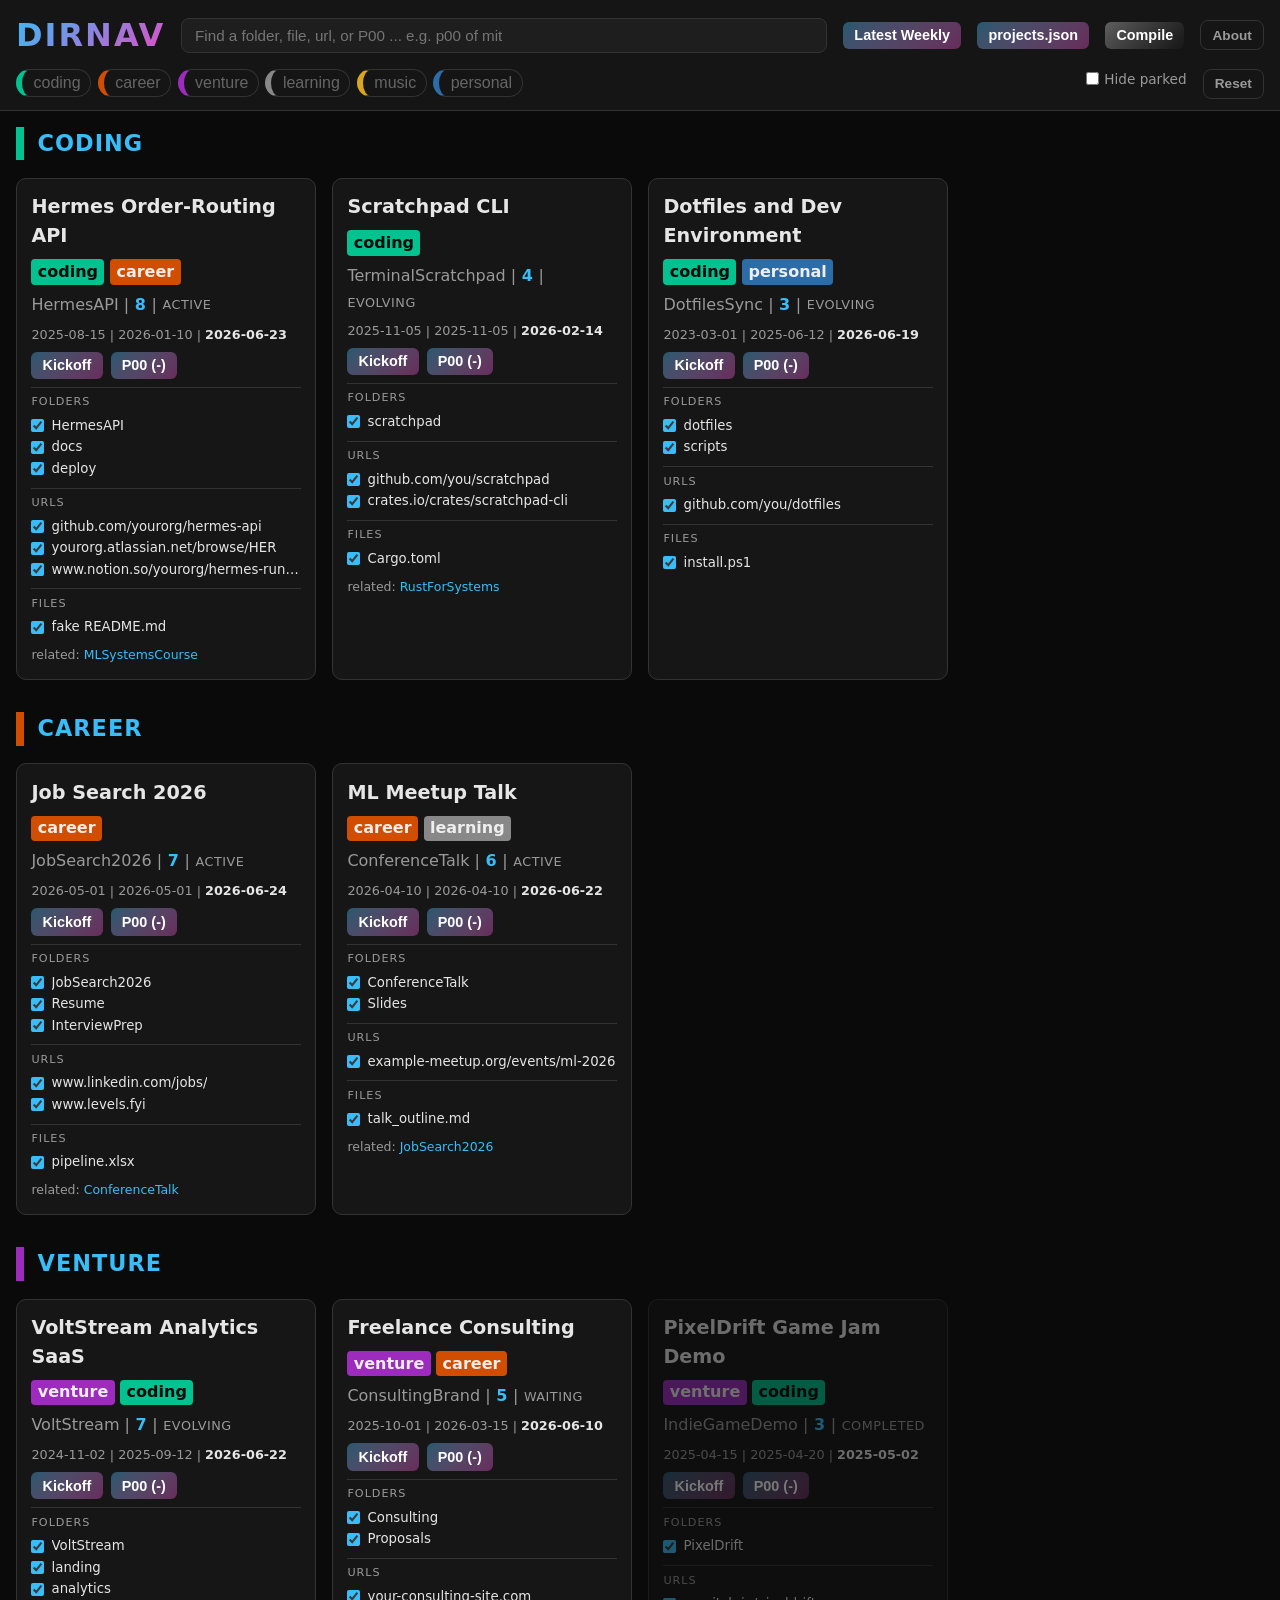
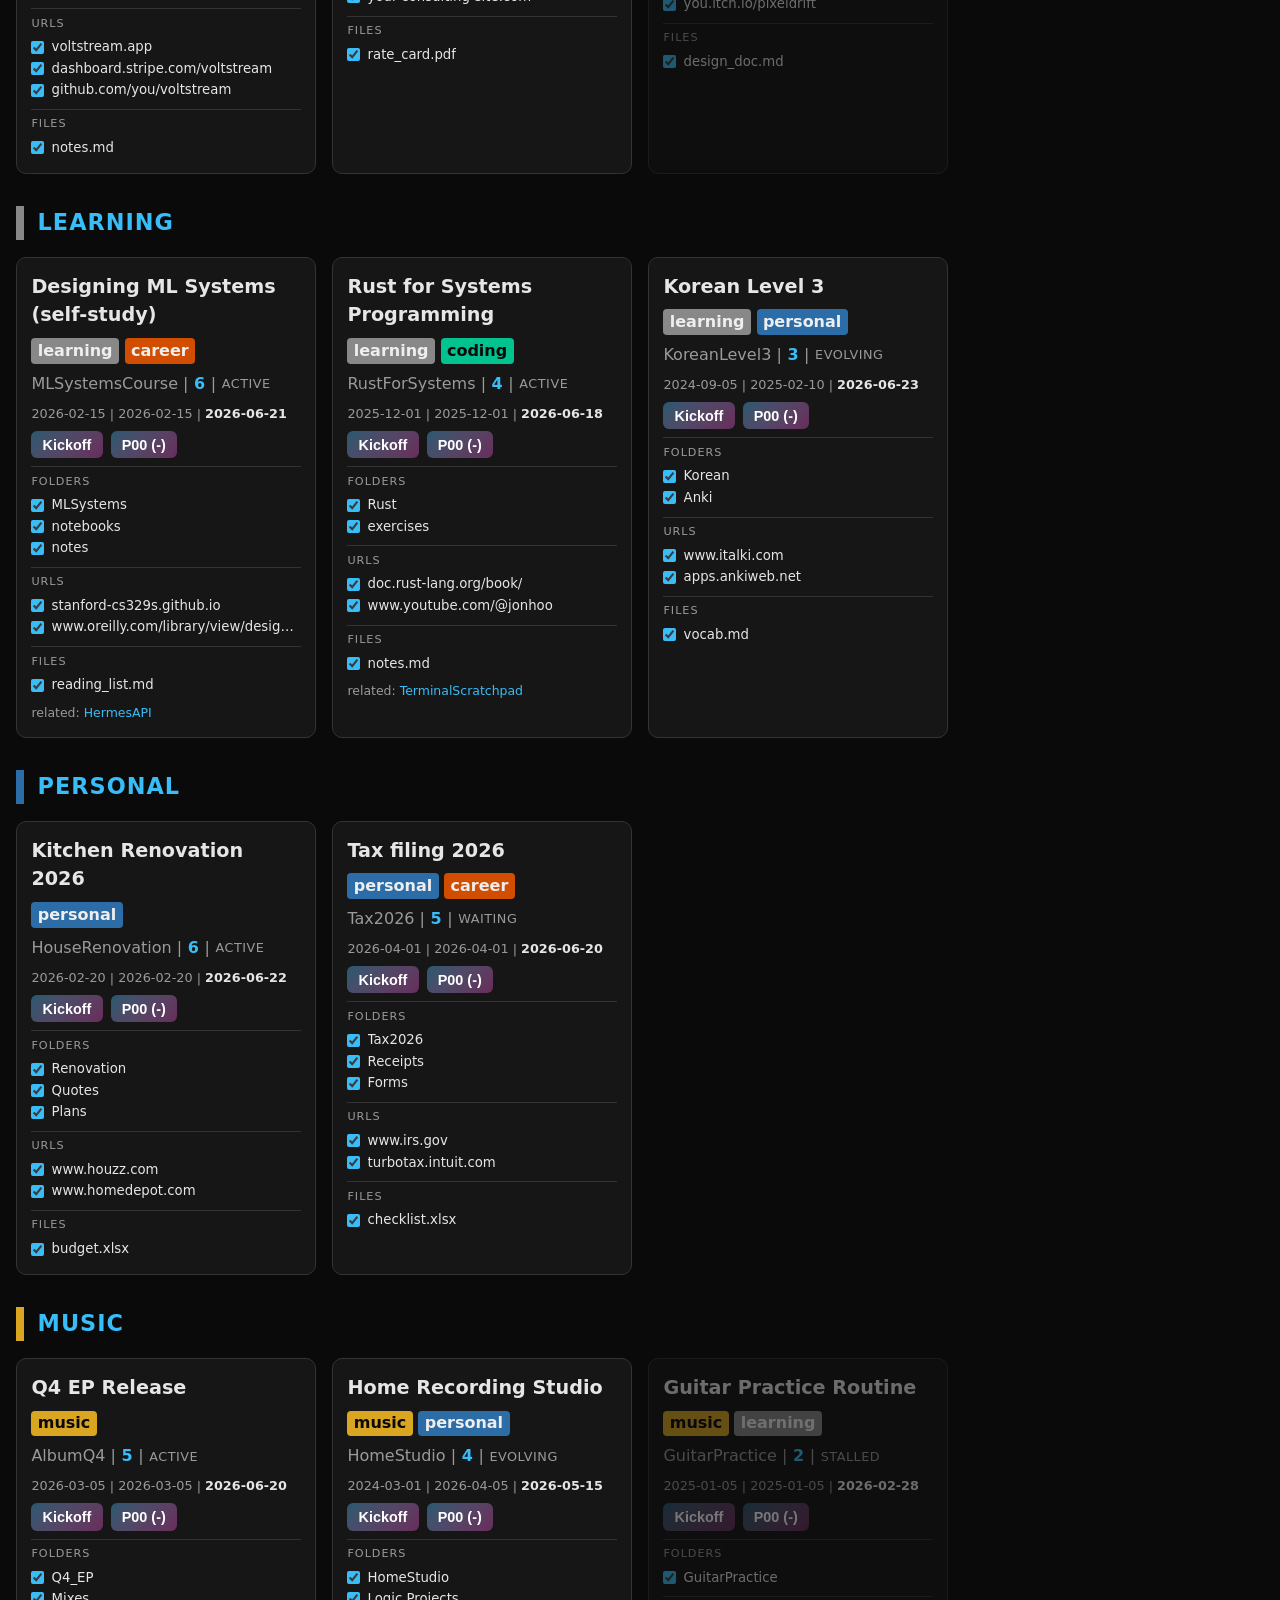
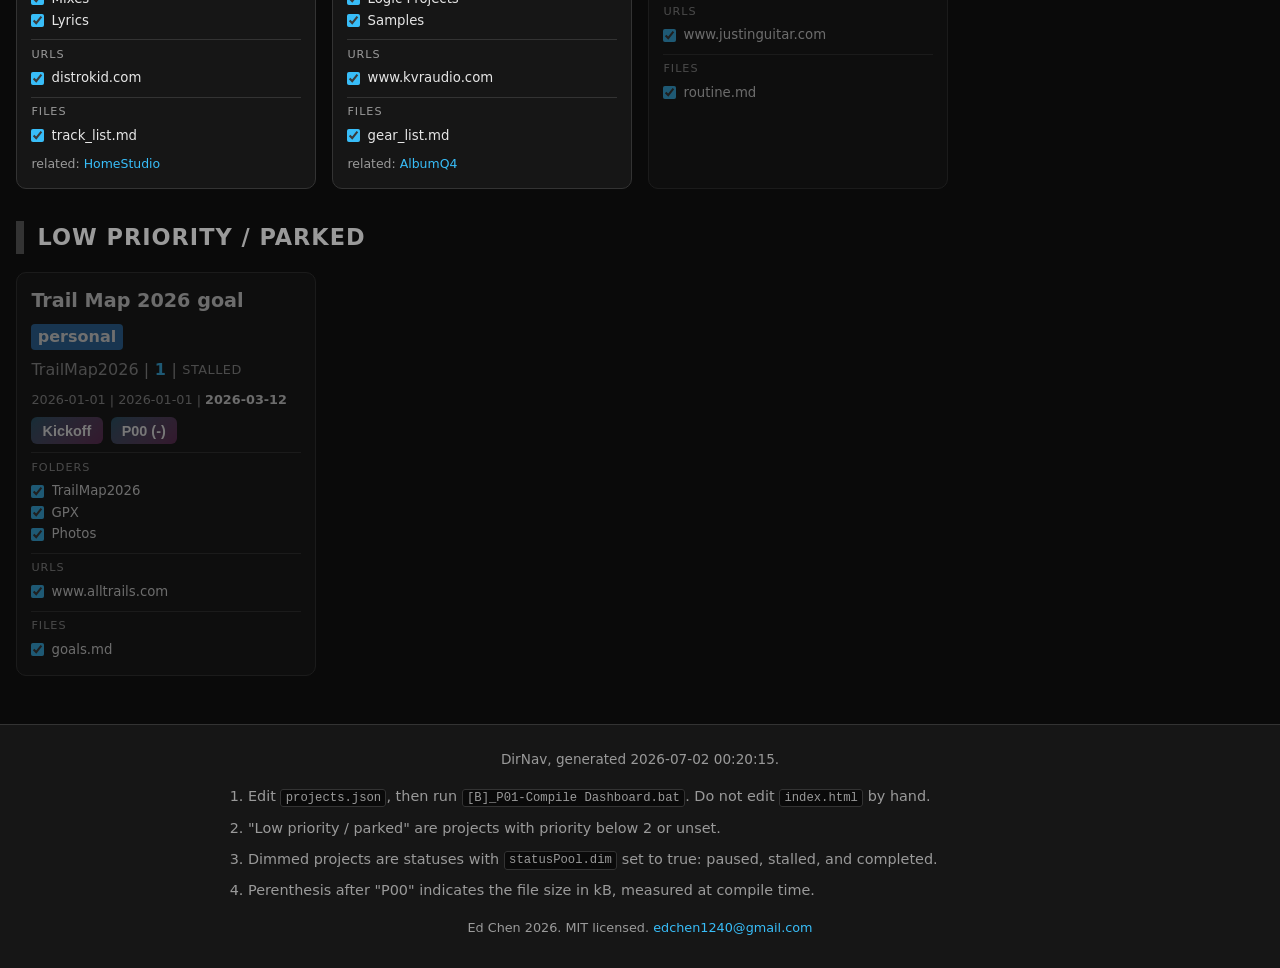
==== commit 4437a6cc: "Auto commit from batch script." ====
--- a/02_html/index.html
+++ b/02_html/index.html
@@ -10,24 +10,41 @@
 <body>
 <header class="dn-header">
   <div class="dn-header-row">
-    <div class="dn-brand">DirNav</div>
+    <a class="dn-brand" href="https://github.com/edchen1240/DirNav" target="_blank" rel="noopener noreferrer">DirNav</a>
     <input id="dn-search" class="dn-search" type="text" autocomplete="off"
            placeholder="Find a folder, file, url, or P00 ... e.g. p00 of mit">
+    <button id="dn-open-weekly" class="btn-multi-function" type="button"
+            title="Click: open latest weekly log in VSCode. Shift+click: open its folder. Ctrl+click: copy its path.">Latest Weekly</button>
+    <button id="dn-open-manifest" class="btn-multi-function" type="button"
+            title="Click: open projects.json in VSCode. Shift+click: open its folder. Ctrl+click: copy its path.">projects.json</button>
+    <button id="dn-compile" class="btn-single-function" type="button"
+            title="Run [B]_P01-Compile Dashboard.bat to regenerate index.html from projects.json.">Compile</button>
+    <button id="dn-about" class="btn-plain" type="button"
+            title="About DirNav. Shows the rendered content of about.md.">About</button>
+  </div>
+  <div class="dn-chips-row">
+    <div id="dn-chips" class="dn-chips"></div>
     <label class="dn-toggle"><input type="checkbox" id="dn-hide-dim"> Hide parked</label>
-    <button id="dn-reset" class="dn-reset" type="button">Reset</button>
+    <button id="dn-reset" class="btn-plain" type="button">Reset</button>
   </div>
-  <div id="dn-chips" class="dn-chips"></div>
   <div id="dn-finder" class="dn-finder" hidden></div>
 </header>
 
 <main id="app" class="dn-main"></main>
 <footer class="dn-footer">
-  DirNav, generated 2026-06-25 13:32:02. Edit projects.json then run [B]_2-Compile Dashboard.bat. Do not edit index.html by hand.
-  "Low priority / parked" are projects with priority below 2 or unset; dimmed projects are statuses with `statusPool.dim` set to true: paused, stalled, and completed.
-  Ed Chen 2026. MIT licensed. <a href="mailto:edchen1240@gmail.com">edchen1240@gmail.com</a>
+  <p class="dn-footer-meta">DirNav, generated 2026-07-02 00:20:15.</p>
+  <ol class="dn-footer-instructions">
+    <li>Edit <code>projects.json</code>, then run <code>[B]_P01-Compile Dashboard.bat</code>. Do not edit <code>index.html</code> by hand.</li>
+    <li>"Low priority / parked" are projects with priority below 2 or unset.</li>
+    <li>Dimmed projects are statuses with <code>statusPool.dim</code> set to true: paused, stalled, and completed.</li>
+    <li>Perenthesis after "P00" indicates the file size in kB, measured at compile time.</li>
+  </ol>
+  <p class="dn-footer-legal">Ed Chen 2026. MIT licensed. <a href="mailto:edchen1240@gmail.com">edchen1240@gmail.com</a></p>
 </footer>
 
 <script>window.DIRNAV_DATA = {"schemaVersion": 1, "attributePool": ["coding", "career", "venture", "learning", "music", "personal"], "statusPool": [{"value": "active", "label": "Active", "description": "In current focus, being worked on now. Has an ending goal or milestone.", "dim": false, "order": 1}, {"value": "evolving", "label": "Evolving", "description": "Long-lived, worked on intermittently as it grows.", "dim": false, "order": 2}, {"value": "waiting", "label": "Waiting", "description": "Blocked on something external.", "dim": false, "order": 3}, {"value": "paused", "label": "Paused", "description": "Deliberately set aside; resumable any time.", "dim": true, "order": 4}, {"value": "stalled", "label": "Stalled", "description": "Unintentionally inactive for a long time.", "dim": true, "order": 5}, {"value": "completed", "label": "Completed", "description": "Done. No further work expected.", "dim": true, "order": 6}], "projects": [{"projectSlug": "HermesAPI", "projectName": "Hermes Order-Routing API", "attributes": ["coding", "career"], "priority": 8, "status": "active", "p00InitiationDate": "2026-01-10", "startDate": "2025-08-15", "lastWorkDate": "2026-06-23", "note": "Main work project. REST microservice handling order routing for the marketplace team.", "folders": ["D:\\03_Temporary Locations\\04_DirNav demo\\HermesAPI", "D:\\03_Temporary Locations\\04_DirNav demo\\HermesAPI\\docs", "D:\\03_Temporary Locations\\04_DirNav demo\\HermesAPI\\deploy"], "urls": ["https://github.com/yourorg/hermes-api", "https://yourorg.atlassian.net/browse/HER", "https://www.notion.so/yourorg/hermes-runbook"], "files": ["D:\\03_Temporary Locations\\04_DirNav demo\\HermesAPI\\fake README.md"], "related": ["MLSystemsCourse"], "p00": "D:\\01_Floor\\a_Ed\\09_EECS\\20_Website\\07_DirNav\\12_GitHub_DirNav\\README.md"}, {"projectSlug": "JobSearch2026", "projectName": "Job Search 2026", "attributes": ["career"], "priority": 7, "status": "active", "p00InitiationDate": "2026-05-01", "startDate": "2026-05-01", "lastWorkDate": "2026-06-24", "note": "Resume, cover letters, interview prep, company pipeline.", "folders": ["C:\\Users\\you\\Career\\JobSearch2026", "C:\\Users\\you\\Career\\JobSearch2026\\Resume", "C:\\Users\\you\\Career\\JobSearch2026\\InterviewPrep"], "urls": ["https://www.linkedin.com/jobs/", "https://www.levels.fyi/"], "files": ["C:\\Users\\you\\Career\\JobSearch2026\\pipeline.xlsx"], "related": ["ConferenceTalk"], "p00": "C:\\Users\\you\\Career\\JobSearch2026\\P00_JobSearch2026.md"}, {"projectSlug": "VoltStream", "projectName": "VoltStream Analytics SaaS", "attributes": ["venture", "coding"], "priority": 7, "status": "evolving", "p00InitiationDate": "2025-09-12", "startDate": "2024-11-02", "lastWorkDate": "2026-06-22", "note": "Side SaaS for indie musicians. First three paying customers; dashboard rewrite in progress.", "folders": ["C:\\Users\\you\\Side\\VoltStream", "C:\\Users\\you\\Side\\VoltStream\\landing", "C:\\Users\\you\\Side\\VoltStream\\analytics"], "urls": ["https://voltstream.app", "https://dashboard.stripe.com/voltstream", "https://github.com/you/voltstream"], "files": ["C:\\Users\\you\\Side\\VoltStream\\notes.md"], "related": [], "p00": "C:\\Users\\you\\Side\\VoltStream\\P00_VoltStream.md"}, {"projectSlug": "ConferenceTalk", "projectName": "ML Meetup Talk", "attributes": ["career", "learning"], "priority": 6, "status": "active", "p00InitiationDate": "2026-04-10", "startDate": "2026-04-10", "lastWorkDate": "2026-06-22", "note": "Speaker slot at the regional ML meetup; slide draft in progress.", "folders": ["C:\\Users\\you\\Career\\ConferenceTalk", "C:\\Users\\you\\Career\\ConferenceTalk\\Slides"], "urls": ["https://example-meetup.org/events/ml-2026"], "files": ["C:\\Users\\you\\Career\\ConferenceTalk\\talk_outline.md"], "related": ["JobSearch2026"], "p00": "C:\\Users\\you\\Career\\ConferenceTalk\\P00_ConferenceTalk.md"}, {"projectSlug": "MLSystemsCourse", "projectName": "Designing ML Systems (self-study)", "attributes": ["learning", "career"], "priority": 6, "status": "active", "p00InitiationDate": "2026-02-15", "startDate": "2026-02-15", "lastWorkDate": "2026-06-21", "note": "Working through Chip Huyen's book plus the Stanford CS329S lectures.", "folders": ["C:\\Users\\you\\Learning\\MLSystems", "C:\\Users\\you\\Learning\\MLSystems\\notebooks", "C:\\Users\\you\\Learning\\MLSystems\\notes"], "urls": ["https://stanford-cs329s.github.io/", "https://www.oreilly.com/library/view/designing-machine-learning/9781098107956/"], "files": ["C:\\Users\\you\\Learning\\MLSystems\\reading_list.md"], "related": ["HermesAPI"], "p00": "C:\\Users\\you\\Learning\\MLSystems\\P00_MLSystemsCourse.md"}, {"projectSlug": "HouseRenovation", "projectName": "Kitchen Renovation 2026", "attributes": ["personal"], "priority": 6, "status": "active", "p00InitiationDate": "2026-02-20", "startDate": "2026-02-20", "lastWorkDate": "2026-06-22", "note": "Kitchen remodel. Cabinets ordered, electrician booked for July.", "folders": ["C:\\Users\\you\\Personal\\Renovation", "C:\\Users\\you\\Personal\\Renovation\\Quotes", "C:\\Users\\you\\Personal\\Renovation\\Plans"], "urls": ["https://www.houzz.com/", "https://www.homedepot.com/"], "files": ["C:\\Users\\you\\Personal\\Renovation\\budget.xlsx"], "related": [], "p00": "C:\\Users\\you\\Personal\\Renovation\\P00_Renovation.md"}, {"projectSlug": "ConsultingBrand", "projectName": "Freelance Consulting", "attributes": ["venture", "career"], "priority": 5, "status": "waiting", "p00InitiationDate": "2026-03-15", "startDate": "2025-10-01", "lastWorkDate": "2026-06-10", "note": "Waiting on a contract signoff from the discovery lead.", "folders": ["C:\\Users\\you\\Side\\Consulting", "C:\\Users\\you\\Side\\Consulting\\Proposals"], "urls": ["https://your-consulting-site.com"], "files": ["C:\\Users\\you\\Side\\Consulting\\rate_card.pdf"], "related": [], "p00": "C:\\Users\\you\\Side\\Consulting\\P00_Consulting.md"}, {"projectSlug": "AlbumQ4", "projectName": "Q4 EP Release", "attributes": ["music"], "priority": 5, "status": "active", "p00InitiationDate": "2026-03-05", "startDate": "2026-03-05", "lastWorkDate": "2026-06-20", "note": "Four-track EP for Q4. Two tracks tracked, two in writing.", "folders": ["C:\\Users\\you\\Music\\Q4_EP", "C:\\Users\\you\\Music\\Q4_EP\\Mixes", "C:\\Users\\you\\Music\\Q4_EP\\Lyrics"], "urls": ["https://distrokid.com/"], "files": ["C:\\Users\\you\\Music\\Q4_EP\\track_list.md"], "related": ["HomeStudio"], "p00": "C:\\Users\\you\\Music\\Q4_EP\\P00_AlbumQ4.md"}, {"projectSlug": "Tax2026", "projectName": "Tax filing 2026", "attributes": ["personal", "career"], "priority": 5, "status": "waiting", "p00InitiationDate": "2026-04-01", "startDate": "2026-04-01", "lastWorkDate": "2026-06-20", "note": "Waiting on the brokerage K-1 before final submission.", "folders": ["C:\\Users\\you\\Admin\\Tax2026", "C:\\Users\\you\\Admin\\Tax2026\\Receipts", "C:\\Users\\you\\Admin\\Tax2026\\Forms"], "urls": ["https://www.irs.gov/", "https://turbotax.intuit.com/"], "files": ["C:\\Users\\you\\Admin\\Tax2026\\checklist.xlsx"], "related": [], "p00": "C:\\Users\\you\\Admin\\Tax2026\\P00_Tax2026.md"}, {"projectSlug": "RustForSystems", "projectName": "Rust for Systems Programming", "attributes": ["learning", "coding"], "priority": 4, "status": "active", "p00InitiationDate": "2025-12-01", "startDate": "2025-12-01", "lastWorkDate": "2026-06-18", "note": "Working through the Rust Book and Jon Gjengset's videos.", "folders": ["C:\\Users\\you\\Learning\\Rust", "C:\\Users\\you\\Learning\\Rust\\exercises"], "urls": ["https://doc.rust-lang.org/book/", "https://www.youtube.com/@jonhoo"], "files": ["C:\\Users\\you\\Learning\\Rust\\notes.md"], "related": ["TerminalScratchpad"], "p00": "C:\\Users\\you\\Learning\\Rust\\P00_Rust.md"}, {"projectSlug": "TerminalScratchpad", "projectName": "Scratchpad CLI", "attributes": ["coding"], "priority": 4, "status": "evolving", "p00InitiationDate": "2025-11-05", "startDate": "2025-11-05", "lastWorkDate": "2026-02-14", "note": "Rust CLI for quick text and code snippets. Picked up while learning Rust.", "folders": ["C:\\Users\\you\\Projects\\scratchpad"], "urls": ["https://github.com/you/scratchpad", "https://crates.io/crates/scratchpad-cli"], "files": ["C:\\Users\\you\\Projects\\scratchpad\\Cargo.toml"], "related": ["RustForSystems"], "p00": "C:\\Users\\you\\Projects\\scratchpad\\P00_Scratchpad.md"}, {"projectSlug": "HomeStudio", "projectName": "Home Recording Studio", "attributes": ["music", "personal"], "priority": 4, "status": "evolving", "p00InitiationDate": "2026-04-05", "startDate": "2024-03-01", "lastWorkDate": "2026-05-15", "note": "Bedroom setup. Logic projects, sample library, gear notes.", "folders": ["C:\\Users\\you\\Music\\HomeStudio", "C:\\Users\\you\\Music\\HomeStudio\\Logic Projects", "C:\\Users\\you\\Music\\HomeStudio\\Samples"], "urls": ["https://www.kvraudio.com/"], "files": ["C:\\Users\\you\\Music\\HomeStudio\\gear_list.md"], "related": ["AlbumQ4"], "p00": "C:\\Users\\you\\Music\\HomeStudio\\P00_HomeStudio.md"}, {"projectSlug": "DotfilesSync", "projectName": "Dotfiles and Dev Environment", "attributes": ["coding", "personal"], "priority": 3, "status": "evolving", "p00InitiationDate": "2025-06-12", "startDate": "2023-03-01", "lastWorkDate": "2026-06-19", "note": "Cross-machine config, install scripts, terminal setup.", "folders": ["C:\\Users\\you\\Projects\\dotfiles", "C:\\Users\\you\\Projects\\dotfiles\\scripts"], "urls": ["https://github.com/you/dotfiles"], "files": ["C:\\Users\\you\\Projects\\dotfiles\\install.ps1"], "related": [], "p00": "C:\\Users\\you\\Projects\\dotfiles\\P00_Dotfiles.md"}, {"projectSlug": "KoreanLevel3", "projectName": "Korean Level 3", "attributes": ["learning", "personal"], "priority": 3, "status": "evolving", "p00InitiationDate": "2025-02-10", "startDate": "2024-09-05", "lastWorkDate": "2026-06-23", "note": "Daily Anki plus weekly tutor session on iTalki.", "folders": ["C:\\Users\\you\\Learning\\Korean", "C:\\Users\\you\\Learning\\Korean\\Anki"], "urls": ["https://www.italki.com/", "https://apps.ankiweb.net/"], "files": ["C:\\Users\\you\\Learning\\Korean\\vocab.md"], "related": [], "p00": "C:\\Users\\you\\Learning\\Korean\\P00_Korean.md"}, {"projectSlug": "IndieGameDemo", "projectName": "PixelDrift Game Jam Demo", "attributes": ["venture", "coding"], "priority": 3, "status": "completed", "p00InitiationDate": "2025-04-20", "startDate": "2025-04-15", "lastWorkDate": "2025-05-02", "note": "Two-week jam build. Shipped, may revisit as a full game later.", "folders": ["C:\\Users\\you\\Side\\PixelDrift"], "urls": ["https://you.itch.io/pixeldrift"], "files": ["C:\\Users\\you\\Side\\PixelDrift\\design_doc.md"], "related": [], "p00": "C:\\Users\\you\\Side\\PixelDrift\\P00_PixelDrift.md"}, {"projectSlug": "GuitarPractice", "projectName": "Guitar Practice Routine", "attributes": ["music", "learning"], "priority": 2, "status": "stalled", "p00InitiationDate": "2025-01-05", "startDate": "2025-01-05", "lastWorkDate": "2026-02-28", "note": "Structured 30-min daily routine. Fell off in late winter.", "folders": ["C:\\Users\\you\\Music\\GuitarPractice"], "urls": ["https://www.justinguitar.com/"], "files": ["C:\\Users\\you\\Music\\GuitarPractice\\routine.md"], "related": [], "p00": "C:\\Users\\you\\Music\\GuitarPractice\\P00_Guitar.md"}, {"projectSlug": "TrailMap2026", "projectName": "Trail Map 2026 goal", "attributes": ["personal"], "priority": 1, "status": "stalled", "p00InitiationDate": "2026-01-01", "startDate": "2026-01-01", "lastWorkDate": "2026-03-12", "note": "Hiking-mile tracker. Dropped off in spring; revisit before fall season.", "folders": ["C:\\Users\\you\\Personal\\TrailMap2026", "C:\\Users\\you\\Personal\\TrailMap2026\\GPX", "C:\\Users\\you\\Personal\\TrailMap2026\\Photos"], "urls": ["https://www.alltrails.com/"], "files": ["C:\\Users\\you\\Personal\\TrailMap2026\\goals.md"], "related": [], "p00": "C:\\Users\\you\\Personal\\TrailMap2026\\P00_TrailMap2026.md"}]};</script>
+<script>window.DIRNAV_MANIFEST_PATH = "D:\\01_Floor\\a_Ed\\21_Claude\\05_Project Management\\07_DirNav\\12_GitHub_DirNav\\projects.json";</script>
+<script>window.DIRNAV_LATEST_WEEKLY_PATH = "D:\\01_Floor\\a_Ed\\21_Claude\\02_AI Career Advise\\01_Weekly\\2026-07_Weeklys.md";</script>
 <script src="03_js/app.js"></script>
 </body>
 </html>
--- a/02_html/style.css
+++ b/02_html/style.css
@@ -7,14 +7,28 @@
 
 :root {
   /* color palette */
-  --cyan:     #38BDF8;
-  --magenta:  #E24BC4;
+  --color01:     #38BDF8;
+  --color02:  #E24BC4;
   --bg:       #0a0a0a;
   --panel:    #161616;
   --panel2:   #1e1e1e;
+  --header-bg: rgb(22 22 22 / 96%);
   --text:     #E6E6E6;
   --muted:    #9a9a9a;
+  --empty-text: #666666;
+  --white:    #ffffff;
   --border:   #333333;
+  --gray-dark:  #1a1a1a;
+  --gray-light: #e8e8e8;
+  --tag-fallback: #888888;
+  --ink:        #000000;
+  --finder-row-hover-bg: color-mix(in srgb, var(--color01) 7%, transparent);
+  --shadow-cyan:    color-mix(in srgb, var(--color01) 18%, transparent);
+  --shadow-magenta: color-mix(in srgb, var(--color02) 12%, transparent);
+  --card-hover-shadow: 0 0 18px var(--shadow-cyan), 0 0 24px var(--shadow-magenta);
+  --blockquote-accent-bg: color-mix(in srgb, var(--color02) 6%, transparent);
+  --toast-bg:   #333333;
+  --toast-text: #ffffff;
   --radius: 10px;
   /* attribute colors — the single source of truth, edit here */
   --attr-PhD:           #750014;
@@ -30,12 +44,146 @@
   --attr-personal:      #2c6da7;
   --attr-font-general:  #eeeeee;
   --attr-chip-off:      #666666;
-  /**/
-  --action-button-bkgd:       linear-gradient(135deg,
-                              color-mix(in srgb, var(--cyan) 40%, transparent),
-                              color-mix(in srgb, var(--magenta) 40%, transparent));
-  --action-button-font:      #ffffff;
-}
+  /* btn-multi-function tokens — header tools + card Kickoff/Open P00 */
+  --btn-mf-bkgd:        linear-gradient(135deg,
+                          color-mix(in srgb, var(--color01) 40%, transparent),
+                          color-mix(in srgb, var(--color02) 40%, transparent));
+  --btn-mf-font:        var(--white);
+  /* btn-single-function tokens — muted gray at rest; grayscale hover flow */
+  --btn-sf-bkgd:        linear-gradient(135deg,
+                          color-mix(in srgb, var(--gray-light) 35%, transparent),
+                          color-mix(in srgb, var(--gray-dark) 55%, transparent));
+  --btn-sf-font:        var(--white);
+  /* btn-plain tokens — outline / muted actions (Reset, About) */
+  --btn-plain-bkgd:         transparent;
+  --btn-plain-border:       var(--border);
+  --btn-plain-font:         var(--muted);
+  --btn-plain-hover-font:   var(--text);
+  --btn-plain-hover-border: var(--color01);
+}
+
+/* --- btn-multi-function ---
+   Shared appearance for Latest Weekly, projects.json, and card Kickoff/Open P00.
+   Layout: .dn-header-row, .dn-actions */
+.btn-multi-function {
+  background: var(--btn-mf-bkgd);
+  color: var(--btn-mf-font);
+  border: none;
+  padding: .35rem .7rem;
+  border-radius: 6px;
+  font-weight: 600;
+  cursor: pointer;
+  font-size: 0.9rem;
+  white-space: nowrap;
+}
+
+.btn-multi-function:hover {
+  background-image: linear-gradient(115deg,
+    var(--color01) 0%, var(--color02) 18%, var(--color01) 37%,
+    var(--color02) 55%, var(--color01) 72%, var(--color02) 88%, var(--color01) 100%);
+  background-size: 400% 100%;
+  animation: dn-btn-flow 2.4s linear infinite;
+  color: var(--btn-mf-font);
+}
+
+.dn-header-row .btn-multi-function {
+  flex: 0 0 auto;
+}
+
+@keyframes dn-btn-flow {
+  0%   { background-position: 0% 50%; }
+  100% { background-position: 400% 50%; }
+}
+
+@media (prefers-reduced-motion: reduce) {
+  .btn-multi-function:hover {
+    animation: none;
+    background-position: 0% 50%;
+  }
+}
+
+/* --- btn-single-function ---
+   Muted gray gradient at rest; animated gray flow on hover (Compile). */
+.btn-single-function {
+  background: var(--btn-sf-bkgd);
+  color: var(--btn-sf-font);
+  border: none;
+  padding: .35rem .7rem;
+  border-radius: 6px;
+  font-weight: 600;
+  cursor: pointer;
+  font-size: 0.9rem;
+  white-space: nowrap;
+}
+
+.btn-single-function:hover {
+  background-image: linear-gradient(115deg,
+    var(--gray-dark) 0%, var(--gray-light) 18%, var(--gray-dark) 37%,
+    var(--gray-light) 55%, var(--gray-dark) 72%, var(--gray-light) 88%, var(--gray-dark) 100%);
+  background-size: 400% 100%;
+  animation: dn-btn-flow 2.4s linear infinite;
+  color: var(--btn-sf-font);
+}
+
+.dn-header-row .btn-single-function {
+  flex: 0 0 auto;
+}
+
+@media (prefers-reduced-motion: reduce) {
+  .btn-single-function:hover {
+    animation: none;
+    background-position: 0% 50%;
+  }
+}
+
+/* --- btn-plain ---
+   Transparent outline button for secondary header/chip actions. */
+.btn-plain,
+.dn-reset {
+  background: var(--btn-plain-bkgd);
+  border: 1px solid var(--btn-plain-border);
+  color: var(--btn-plain-font);
+  padding: .4rem .7rem;
+  border-radius: 8px;
+  font-size: .85rem;
+  font-weight: 600;
+  cursor: pointer;
+  white-space: nowrap;
+}
+
+.btn-plain:hover,
+.dn-reset:hover {
+  color: var(--btn-plain-hover-font);
+  border-color: var(--btn-plain-hover-border);
+}
+
+.dn-header-row .btn-plain {
+  flex: 0 0 auto;
+}
+
+.dn-toast {
+  position: fixed;
+  bottom: 1.5rem;
+  left: 50%;
+  transform: translateX(-50%);
+  background: var(--toast-bg);
+  color: var(--toast-text);
+  padding: .45rem 1rem;
+  border-radius: .4rem;
+  font-size: .85rem;
+  pointer-events: none;
+  z-index: 9999;
+  opacity: 1;
+  transition: opacity .4s;
+}
+
+
+
+
+
+
+/* --- global --- */
+
 
 * {
   margin: 0;
@@ -48,16 +196,19 @@
   background: var(--bg);
   color: var(--text);
   line-height: 1.5;
+  min-height: 100vh;
+  display: flex;
+  flex-direction: column;
 }
 
 a {
-  color: var(--cyan);
+  color: var(--color01);
   text-decoration: none;
   cursor: pointer;
 }
 
 a:hover {
-  color: var(--magenta);
+  color: var(--color02);
 }
 
 ::-webkit-scrollbar {
@@ -70,12 +221,12 @@
 }
 
 ::-webkit-scrollbar-thumb {
-  background: var(--cyan);
+  background: var(--color01);
   border-radius: 5px;
 }
 
 ::-webkit-scrollbar-thumb:hover {
-  background: var(--magenta);
+  background: var(--color02);
 }
 
 /* --- header --- */
@@ -83,10 +234,11 @@
   position: sticky;
   top: 0;
   z-index: 50;
-  background: rgba(16, 16, 16, .96);
+  background: var(--header-bg);
   backdrop-filter: blur(8px);
   border-bottom: 1px solid var(--border);
   padding: .7rem 1rem;
+  flex-shrink: 0;
 }
 
 .dn-header-row {
@@ -102,31 +254,21 @@
   font-size: 2rem;
   letter-spacing: 2px;
   text-transform: uppercase;
-  background: linear-gradient(135deg, var(--cyan), var(--magenta));
+  text-decoration: none;
+  display: inline-block;
+  background: linear-gradient(135deg, var(--color01), var(--color02));
   -webkit-background-clip: text;
   background-clip: text;
   -webkit-text-fill-color: transparent;
   color: transparent;
 }
 
-.dn-reset {
-  background: transparent;
-  border: 1px solid var(--border);
-  color: var(--muted);
-  padding: .4rem .7rem;
-  border-radius: 8px;
-  font-size: .85rem;
-  cursor: pointer;
-  white-space: nowrap;
-}
-
-.dn-reset:hover {
-  color: var(--text);
-  border-color: var(--cyan);
+.dn-brand:hover {
+  opacity: 0.88;
 }
 
 .dn-search {
-  flex: 1;
+  flex: 1 1 auto;
   background: var(--panel2);
   border: 1px solid var(--border);
   color: var(--text);
@@ -137,7 +279,7 @@
 
 .dn-search:focus {
   outline: none;
-  border-color: var(--cyan);
+  border-color: var(--color01);
 }
 
 .dn-toggle {
@@ -147,6 +289,25 @@
   align-items: center;
   gap: .35rem;
   white-space: nowrap;
+}
+
+.dn-chips-row {
+  display: flex;
+  align-items: flex-start;
+  gap: 1rem;
+  max-width: 1400px;
+  margin: .6rem auto 0;
+}
+
+.dn-chips-row > .dn-chips {
+  flex: 1 1 auto;
+  margin: 0;
+  max-width: none;
+  min-width: 0;
+}
+
+.dn-chips-row > .dn-toggle {
+  margin-left: auto;
 }
 
 .dn-chips {
@@ -160,9 +321,9 @@
 .dn-chip {
   background: transparent;
   border: 1px solid var(--border);
-  border-left: 3px solid var(--tag, var(--border));
+  border-left: 6px solid var(--tag, var(--border));
   color: var(--attr-chip-off);
-  padding: .25rem .6rem;
+  padding: .25rem .6rem .25rem .72rem;
   border-radius: 999px;
   font-size: 1.0rem;
   cursor: pointer;
@@ -178,24 +339,25 @@
 }
 
 .dn-chip.on {
-  background: var(--tag, var(--cyan));
+  background: var(--tag, var(--color01));
   color: var(--tag-font, var(--attr-font-general));
-  border-color: var(--tag, var(--cyan));
+  border-width: 1px;
+  border-color: var(--tag, var(--color01));
   font-weight: 600;
 }
 
 .dn-chip.dn-chip-pop {
-  animation: dn-chip-pop .26s ease-out;
+  animation: dn-chip-pop .4s ease-out;
 }
 
 .dn-chip.dn-chip-pop::after {
   content: "";
   position: absolute;
   inset: -45%;
-  background: radial-gradient(circle, color-mix(in srgb, var(--tag, var(--cyan)) 42%, transparent) 0 18%, transparent 52%);
+  background: radial-gradient(circle, color-mix(in srgb, var(--tag, var(--color01)) 42%, transparent) 0 18%, transparent 52%);
   opacity: 0;
   pointer-events: none;
-  animation: dn-chip-ripple .36s ease-out;
+  animation: dn-chip-ripple .55s ease-out;
 }
 
 @keyframes dn-chip-pop {
@@ -229,13 +391,13 @@
 }
 
 .dn-result:hover {
-  background: rgba(0, 255, 255, .07);
+  background: var(--finder-row-hover-bg);
 }
 
 .dn-result-kind {
   font-size: .7rem;
   text-transform: uppercase;
-  color: var(--magenta);
+  color: var(--color02);
   min-width: 46px;
 }
 
@@ -255,9 +417,11 @@
 
 /* --- main + groups --- */
 .dn-main {
+  flex: 1 0 auto;
   max-width: 1400px;
   margin: 0 auto;
   padding: 1rem;
+  width: 100%;
 }
 
 .dn-group {
@@ -265,13 +429,13 @@
 }
 
 .dn-group-h {
-  font-size: 1rem;
+  font-size: 1.4rem;
   text-transform: uppercase;
   letter-spacing: 1px;
-  color: var(--cyan);
-  border-left: 4px solid var(--tag, var(--magenta));
-  padding-left: .6rem;
-  margin-bottom: .8rem;
+  color: var(--color01);
+  border-left: 8px solid var(--tag, var(--color02));
+  padding-left: .85rem;
+  margin-bottom: 1.1rem;
 }
 
 .dn-grid {
@@ -296,7 +460,7 @@
 
 .dn-card:hover {
   border-color: transparent;
-  box-shadow: 0 0 18px rgba(56, 189, 248, .18), 0 0 24px rgba(226, 75, 196, .12);
+  box-shadow: var(--card-hover-shadow);
   transform: translateY(-2px);
 }
 
@@ -306,14 +470,14 @@
   inset: 0;
   border-radius: inherit;
   padding: 1px;
-  background: linear-gradient(115deg, var(--cyan), var(--magenta), var(--cyan));
+  background: linear-gradient(115deg, var(--color01), var(--color02), var(--color01));
   background-size: 240% 100%;
   opacity: 0;
   pointer-events: none;
   transition: opacity .18s ease;
-  mask: linear-gradient(#000 0 0) content-box, linear-gradient(#000 0 0);
+  mask: linear-gradient(var(--ink) 0 0) content-box, linear-gradient(var(--ink) 0 0);
   mask-composite: exclude;
-  -webkit-mask: linear-gradient(#000 0 0) content-box, linear-gradient(#000 0 0);
+  -webkit-mask: linear-gradient(var(--ink) 0 0) content-box, linear-gradient(var(--ink) 0 0);
   -webkit-mask-composite: xor;
 }
 
@@ -336,8 +500,8 @@
 }
 
 .dn-card.dn-flash {
-  border-color: var(--magenta);
-  box-shadow: 0 0 0 2px var(--magenta);
+  border-color: var(--color02);
+  box-shadow: 0 0 0 2px var(--color02);
 }
 
 .dn-card.dn-filter-enter {
@@ -389,12 +553,12 @@
   padding:        .05rem .4rem;
   border-radius:  4px;
   color:          var(--tag-font, var(--attr-font-general));
-  background:     var(--tag, #888);
+  background:     var(--tag, var(--tag-fallback));
   font-weight:    600;
 }
 
 .dn-pri {
-  color: var(--cyan);
+  color: var(--color01);
   font-weight: 700;
 }
 
@@ -418,43 +582,6 @@
   display: flex;
   gap: .5rem;
   flex-wrap: wrap;
-}
-
-.dn-actions button {
-  background:   var(--action-button-bkgd);
-  color:        var(--action-button-font);
-  border: none;
-  padding: .35rem .7rem;
-  border-radius: 6px;
-  font-weight: 600;
-  cursor: pointer;
-  font-size: 0.9rem;
-}
-
-.dn-actions button:hover {
-  background-image: linear-gradient(115deg,
-    var(--cyan)    0%,
-    var(--magenta) 18%,
-    var(--cyan)    37%,
-    var(--magenta) 55%,
-    var(--cyan)    72%,
-    var(--magenta) 88%,
-    var(--cyan)   100%);
-  background-size: 400% 100%;
-  animation: dn-btn-flow 2.4s linear infinite;
-  color: var(--action-button-font);
-}
-
-@keyframes dn-btn-flow {
-  0%   { background-position: 0% 50%; }
-  100% { background-position: 400% 50%; }
-}
-
-@media (prefers-reduced-motion: reduce) {
-  .dn-actions button:hover {
-    animation: none;
-    background-position: 0% 50%;
-  }
 }
 
 .dn-sec {
@@ -479,7 +606,7 @@
 }
 
 .dn-chk {
-  accent-color: var(--cyan);
+  accent-color: var(--color01);
   flex: none;
 }
 
@@ -492,7 +619,7 @@
 
 .dn-empty {
   font-size: .78rem;
-  color: #666;
+  color: var(--empty-text);
   font-style: italic;
 }
 
@@ -506,15 +633,165 @@
   border-left-color: var(--border);
 }
 
+/* --- about page (rendered from README.md by the Python generator) --- */
+.dn-about-page {
+  max-width: 820px;
+  margin: 1.5rem auto 3rem;
+  padding: 1.5rem 2rem;
+  color: var(--text);
+  line-height: 1.65;
+}
+
+.dn-about-page h1,
+.dn-about-page h2,
+.dn-about-page h3,
+.dn-about-page h4 {
+  color: var(--color01);
+  letter-spacing: .3px;
+  margin: 1.6rem 0 .7rem;
+}
+
+.dn-about-page h1 { font-size: 1.75rem; margin-top: 0; }
+.dn-about-page h2 { font-size: 1.3rem; border-bottom: 1px solid var(--border); padding-bottom: .3rem; }
+.dn-about-page h3 { font-size: 1.05rem; }
+.dn-about-page h4 { font-size: .95rem; color: var(--color02); }
+
+.dn-about-page p {
+  margin: .7rem 0;
+}
+
+.dn-about-page ul,
+.dn-about-page ol {
+  margin: .7rem 0;
+  padding-left: 1.6rem;
+}
+
+.dn-about-page li {
+  margin: .3rem 0;
+}
+
+.dn-about-page a {
+  color: var(--color01);
+}
+
+.dn-about-page a:hover {
+  color: var(--color02);
+}
+
+.dn-about-page code {
+  background: var(--panel2);
+  padding: .1rem .35rem;
+  border-radius: 3px;
+  font-size: .9em;
+  font-family: 'Consolas', 'Monaco', monospace;
+  color: var(--text);
+}
+
+.dn-about-page pre {
+  background: var(--panel2);
+  border: 1px solid var(--border);
+  border-radius: 6px;
+  padding: .8rem 1rem;
+  overflow: auto;
+  margin: .8rem 0;
+}
+
+.dn-about-page pre code {
+  background: transparent;
+  padding: 0;
+  border-radius: 0;
+  font-size: .85rem;
+  line-height: 1.5;
+}
+
+.dn-about-page blockquote {
+  border-left: 3px solid var(--color02);
+  margin: .8rem 0;
+  padding: .2rem 1rem;
+  color: var(--muted);
+  background: var(--blockquote-accent-bg);
+  border-radius: 4px;
+}
+
+.dn-about-page hr {
+  border: none;
+  border-top: 1px solid var(--border);
+  margin: 1.5rem 0;
+}
+
+.dn-about-page img {
+  max-width: 100%;
+  height: auto;
+  border-radius: 6px;
+  display: block;
+  margin: 1rem 0;
+}
+
+.dn-about-page .dn-table {
+  border-collapse: collapse;
+  width: 100%;
+  margin: 1rem 0;
+  font-size: .9rem;
+}
+
+.dn-about-page .dn-table th,
+.dn-about-page .dn-table td {
+  border: 1px solid var(--border);
+  padding: .4rem .7rem;
+  text-align: left;
+}
+
+.dn-about-page .dn-table th {
+  background: var(--panel2);
+  color: var(--color01);
+}
+
 /* --- footer --- */
 .dn-footer {
-  max-width: 1400px;
-  margin: 1rem auto;
-  padding: 1rem;
+  flex-shrink: 0;
+  width: 100%;
+  max-width: none;
+  margin: 0;
+  margin-top: auto;
+  padding: 1.5rem 2rem 2rem;
   color: var(--muted);
+  font-size: .85rem;
+  border-top: 1px solid var(--border);
+  background: var(--panel);
+  box-sizing: border-box;
+}
+
+.dn-footer-meta,
+.dn-footer-legal {
+  margin: 0;
+  text-align: center;
+  line-height: 1.5;
+}
+
+.dn-footer-legal {
+  margin-top: 1rem;
   font-size: .8rem;
-  border-top: 1px solid var(--border);
-  text-align: center;
+}
+
+.dn-footer-instructions {
+  margin: 1rem auto 0;
+  padding-left: 1.5rem;
+  max-width: 52rem;
+  text-align: left;
+  line-height: 1.6;
+  font-size: .9rem;
+}
+
+.dn-footer-instructions li + li {
+  margin-top: .5rem;
+}
+
+.dn-footer code {
+  font-size: .85em;
+  padding: .1em .35em;
+  border-radius: 3px;
+  background: var(--bg);
+  border: 1px solid var(--border);
 }
 
 @media (max-width: 520px) {
